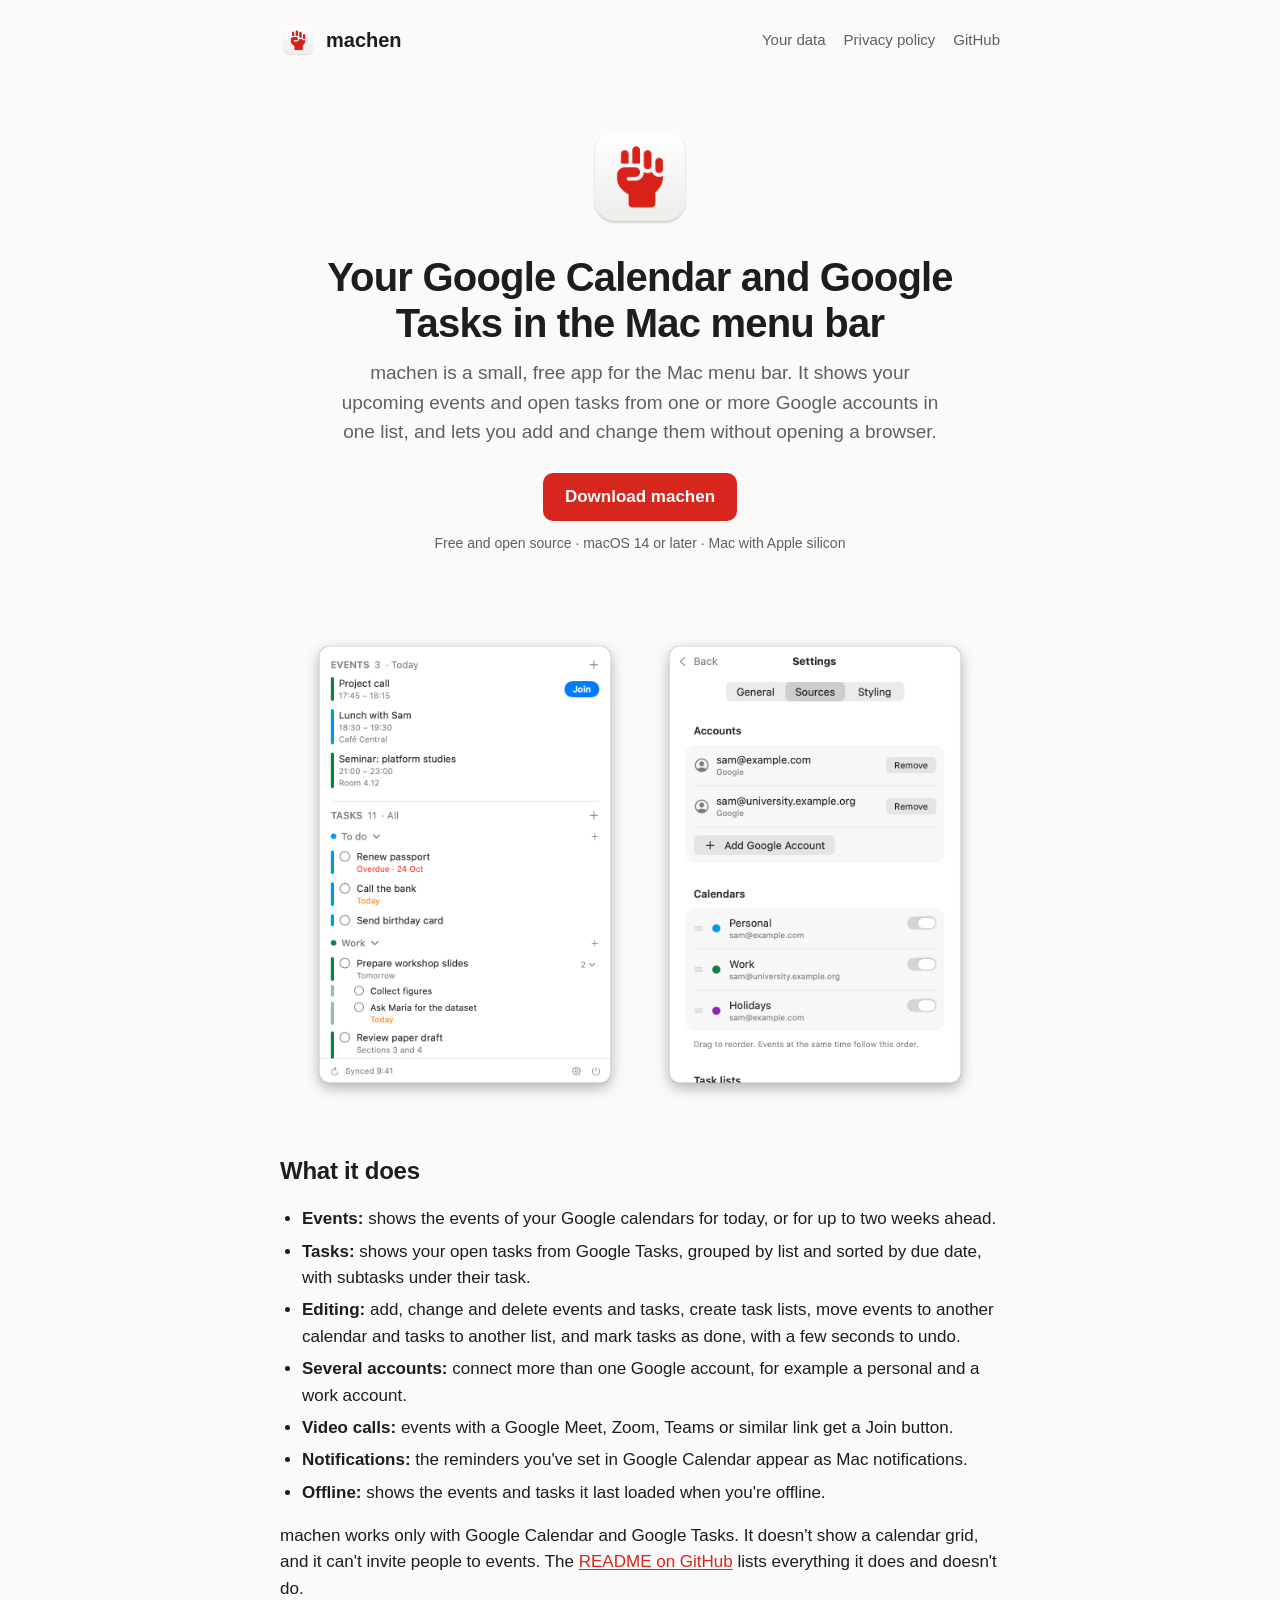
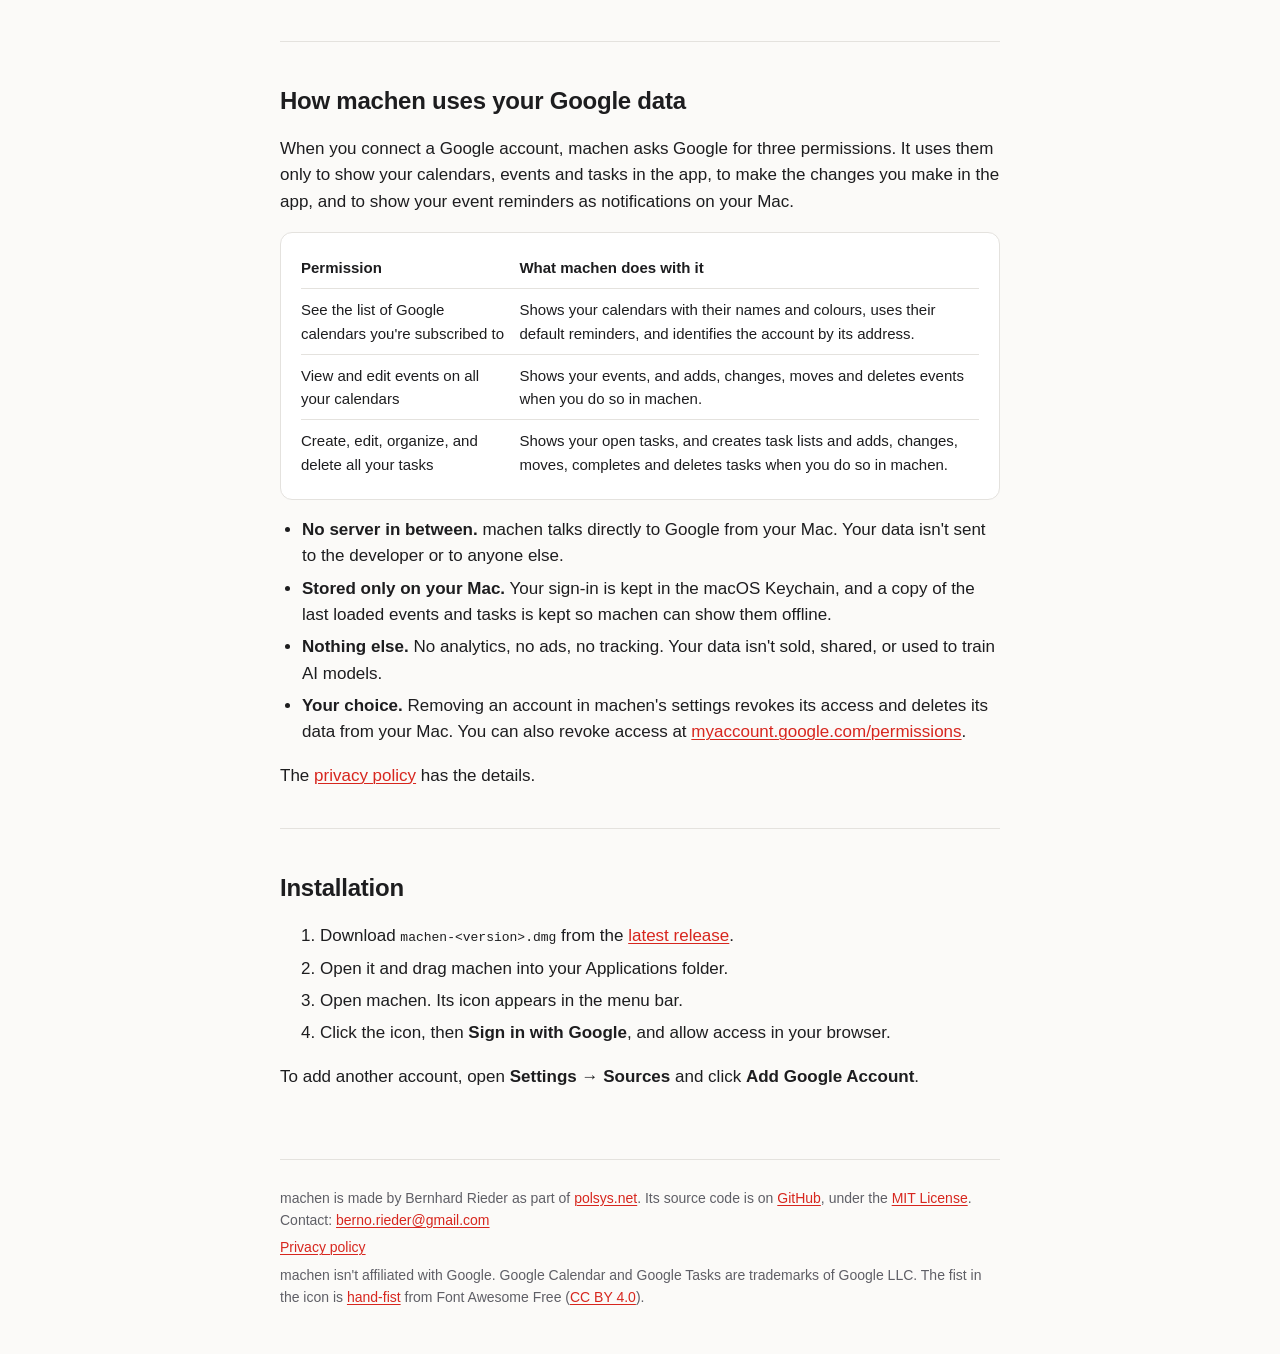
==== docs/index.html @ 9979f8df "Google has verified machen: drop the review note building.md records the verification and what a new" ====
<!doctype html>
<html lang="en">
<head>
  <meta charset="utf-8">
  <meta name="viewport" content="width=device-width, initial-scale=1">
  <title>machen – Google Calendar and Google Tasks in the Mac menu bar</title>
  <meta name="description" content="machen is a free Mac menu bar app that shows your Google Calendar events and Google Tasks in one list, and lets you add and change them.">
  <link rel="icon" href="icon.png">
  <link rel="stylesheet" href="site.css">
</head>
<body>
  <div class="wrap">
    <header class="site">
      <a class="brand" href="./"><img src="icon.png" alt="">machen</a>
      <nav>
        <a href="#your-google-data">Your data</a>
        <a href="privacy.html">Privacy policy</a>
        <a href="https://github.com/bernorieder/machen">GitHub</a>
      </nav>
    </header>

    <main>
      <div class="hero">
        <img class="icon" src="icon.png" alt="machen app icon: a red raised fist on a white tile">
        <h1>Your Google Calendar and Google Tasks in the Mac menu bar</h1>
        <p class="lead">machen is a small, free app for the Mac menu bar. It shows your upcoming events and open tasks from one or more Google accounts in one list, and lets you add and change them without opening a browser.</p>
        <a class="button" href="https://github.com/bernorieder/machen/releases/latest">Download machen</a>
        <p class="small">Free and open source · macOS 14 or later · Mac with Apple silicon</p>
      </div>

      <div class="shots">
        <picture>
          <source srcset="screenshots/agenda-dark.png" media="(prefers-color-scheme: dark)">
          <img src="screenshots/agenda-light.png" width="408" height="588" alt="machen's list: today's events, then open tasks grouped by list, with subtasks indented">
        </picture>
        <picture>
          <source srcset="screenshots/settings-sources-dark.png" media="(prefers-color-scheme: dark)">
          <img src="screenshots/settings-sources.png" width="408" height="588" alt="machen's settings: two Google accounts, then calendars and task lists with switches and colours">
        </picture>
      </div>

      <section>
        <h2>What it does</h2>
        <ul>
          <li><strong>Events:</strong> shows the events of your Google calendars for today, or for up to two weeks ahead.</li>
          <li><strong>Tasks:</strong> shows your open tasks from Google Tasks, grouped by list and sorted by due date, with subtasks under their task.</li>
          <li><strong>Editing:</strong> add, change and delete events and tasks, create task lists, move events to another calendar and tasks to another list, and mark tasks as done, with a few seconds to undo.</li>
          <li><strong>Several accounts:</strong> connect more than one Google account, for example a personal and a work account.</li>
          <li><strong>Video calls:</strong> events with a Google Meet, Zoom, Teams or similar link get a Join button.</li>
          <li><strong>Notifications:</strong> the reminders you've set in Google Calendar appear as Mac notifications.</li>
          <li><strong>Offline:</strong> shows the events and tasks it last loaded when you're offline.</li>
        </ul>
        <p>machen works only with Google Calendar and Google Tasks. It doesn't show a calendar grid, and it can't invite people to events. The <a href="https://github.com/bernorieder/machen#readme">README on GitHub</a> lists everything it does and doesn't do.</p>
      </section>

      <section id="your-google-data">
        <h2>How machen uses your Google data</h2>
        <p>When you connect a Google account, machen asks Google for three permissions. It uses them only to show your calendars, events and tasks in the app, to make the changes you make in the app, and to show your event reminders as notifications on your Mac.</p>
        <div class="panel">
          <table>
            <thead><tr><th>Permission</th><th>What machen does with it</th></tr></thead>
            <tbody>
              <tr><td>See the list of Google calendars you're subscribed to</td><td>Shows your calendars with their names and colours, uses their default reminders, and identifies the account by its address.</td></tr>
              <tr><td>View and edit events on all your calendars</td><td>Shows your events, and adds, changes, moves and deletes events when you do so in machen.</td></tr>
              <tr><td>Create, edit, organize, and delete all your tasks</td><td>Shows your open tasks, and creates task lists and adds, changes, moves, completes and deletes tasks when you do so in machen.</td></tr>
            </tbody>
          </table>
        </div>
        <ul>
          <li><strong>No server in between.</strong> machen talks directly to Google from your Mac. Your data isn't sent to the developer or to anyone else.</li>
          <li><strong>Stored only on your Mac.</strong> Your sign-in is kept in the macOS Keychain, and a copy of the last loaded events and tasks is kept so machen can show them offline.</li>
          <li><strong>Nothing else.</strong> No analytics, no ads, no tracking. Your data isn't sold, shared, or used to train AI models.</li>
          <li><strong>Your choice.</strong> Removing an account in machen's settings revokes its access and deletes its data from your Mac. You can also revoke access at <a href="https://myaccount.google.com/permissions">myaccount.google.com/permissions</a>.</li>
        </ul>
        <p>The <a href="privacy.html">privacy policy</a> has the details.</p>
      </section>

      <section>
        <h2>Installation</h2>
        <ol>
          <li>Download <code>machen-&lt;version&gt;.dmg</code> from the <a href="https://github.com/bernorieder/machen/releases/latest">latest release</a>.</li>
          <li>Open it and drag machen into your Applications folder.</li>
          <li>Open machen. Its icon appears in the menu bar.</li>
          <li>Click the icon, then <strong>Sign in with Google</strong>, and allow access in your browser.</li>
        </ol>
        <p>To add another account, open <strong>Settings → Sources</strong> and click <strong>Add Google Account</strong>.</p>
      </section>
    </main>

    <footer class="site">
      <p>machen is made by Bernhard Rieder as part of <a href="https://polsys.net">polsys.net</a>. Its source code is on <a href="https://github.com/bernorieder/machen">GitHub</a>, under the <a href="https://github.com/bernorieder/machen/blob/main/LICENSE">MIT License</a>. Contact: <a href="mailto:berno.rieder@gmail.com">berno.rieder@gmail.com</a></p>
      <p><a href="privacy.html">Privacy policy</a></p>
      <p>machen isn't affiliated with Google. Google Calendar and Google Tasks are trademarks of Google LLC. The fist in the icon is <a href="https://fontawesome.com/icons/hand-fist?s=solid">hand-fist</a> from Font Awesome Free (<a href="https://creativecommons.org/licenses/by/4.0/">CC BY 4.0</a>).</p>
    </footer>
  </div>
</body>
</html>
---- docs/site.css ----
/* Styles for machen.polsys.net (index.html and privacy.html), served by GitHub Pages from docs/ */

:root {
  --bg: #fbfaf8;
  --text: #1d1d1f;
  --muted: #5f5f66;
  --line: #e4e2de;
  --panel: #ffffff;
  --accent: #d7261e;
  --accent-text: #ffffff;
  color-scheme: light dark;
}

@media (prefers-color-scheme: dark) {
  :root {
    --bg: #1b1b1d;
    --text: #f2f2f4;
    --muted: #a2a2aa;
    --line: #34343a;
    --panel: #242427;
    --accent: #f0544c;
    --accent-text: #1b1b1d;
  }
}

* { box-sizing: border-box; }

body {
  margin: 0;
  background: var(--bg);
  color: var(--text);
  font: 17px/1.55 -apple-system, BlinkMacSystemFont, "Segoe UI", Helvetica, Arial, sans-serif;
  -webkit-font-smoothing: antialiased;
}

a { color: var(--accent); text-decoration-thickness: 1px; text-underline-offset: 2px; }

.wrap { max-width: 760px; margin: 0 auto; padding: 0 20px; }

header.site {
  display: flex;
  align-items: center;
  justify-content: space-between;
  gap: 16px;
  padding: 22px 0;
}

.brand {
  display: flex;
  align-items: center;
  gap: 10px;
  color: var(--text);
  text-decoration: none;
  font-weight: 600;
  font-size: 20px;
}

.brand img { width: 36px; height: 36px; }

nav { display: flex; gap: 18px; font-size: 15px; }
nav a { color: var(--muted); text-decoration: none; }
nav a:hover { color: var(--text); }

.hero { padding: 40px 0 28px; text-align: center; }
.hero img.icon { width: 112px; height: 112px; }
.hero h1 { font-size: 40px; line-height: 1.15; margin: 14px 0 12px; letter-spacing: -0.02em; }
.hero p.lead { font-size: 19px; color: var(--muted); max-width: 600px; margin: 0 auto 26px; }

.button {
  display: inline-block;
  background: var(--accent);
  color: var(--accent-text);
  font-weight: 600;
  padding: 11px 22px;
  border-radius: 10px;
  text-decoration: none;
}

.small { font-size: 14px; color: var(--muted); }
.hero .small { margin-top: 12px; }

.shots {
  display: flex;
  justify-content: center;
  gap: 20px;
  margin: 30px 0 10px;
}
.shots img { width: 100%; max-width: 330px; height: auto; display: block; }

section { padding: 22px 0; border-top: 1px solid var(--line); }
section:first-of-type { border-top: none; }

h2 { font-size: 24px; letter-spacing: -0.01em; margin: 18px 0 10px; }
h3 { font-size: 18px; margin: 22px 0 6px; }

ul { padding-left: 22px; }
li { margin: 6px 0; }

.panel {
  background: var(--panel);
  border: 1px solid var(--line);
  border-radius: 12px;
  padding: 4px 20px;
}

table { width: 100%; border-collapse: collapse; font-size: 15px; margin: 10px 0; }
th, td { text-align: left; vertical-align: top; padding: 9px 10px 9px 0; border-bottom: 1px solid var(--line); }
th { font-weight: 600; }
tr:last-child td { border-bottom: none; }
code { font: 13px/1.4 ui-monospace, Menlo, monospace; overflow-wrap: anywhere; }

footer.site {
  border-top: 1px solid var(--line);
  margin-top: 30px;
  padding: 22px 0 40px;
  font-size: 14px;
  color: var(--muted);
}
footer.site p { margin: 6px 0; }

@media (max-width: 600px) {
  body { font-size: 16px; }
  .hero h1 { font-size: 30px; }
  .hero p.lead { font-size: 17px; }
  .shots { flex-direction: column; align-items: center; }
  nav { gap: 12px; }
  table, thead, tbody, tr, th, td { display: block; }
  thead { display: none; }
  td { border-bottom: none; padding: 2px 0; }
  td:first-child { font-weight: 600; }
  tr { border-bottom: 1px solid var(--line); padding: 8px 0; }
}
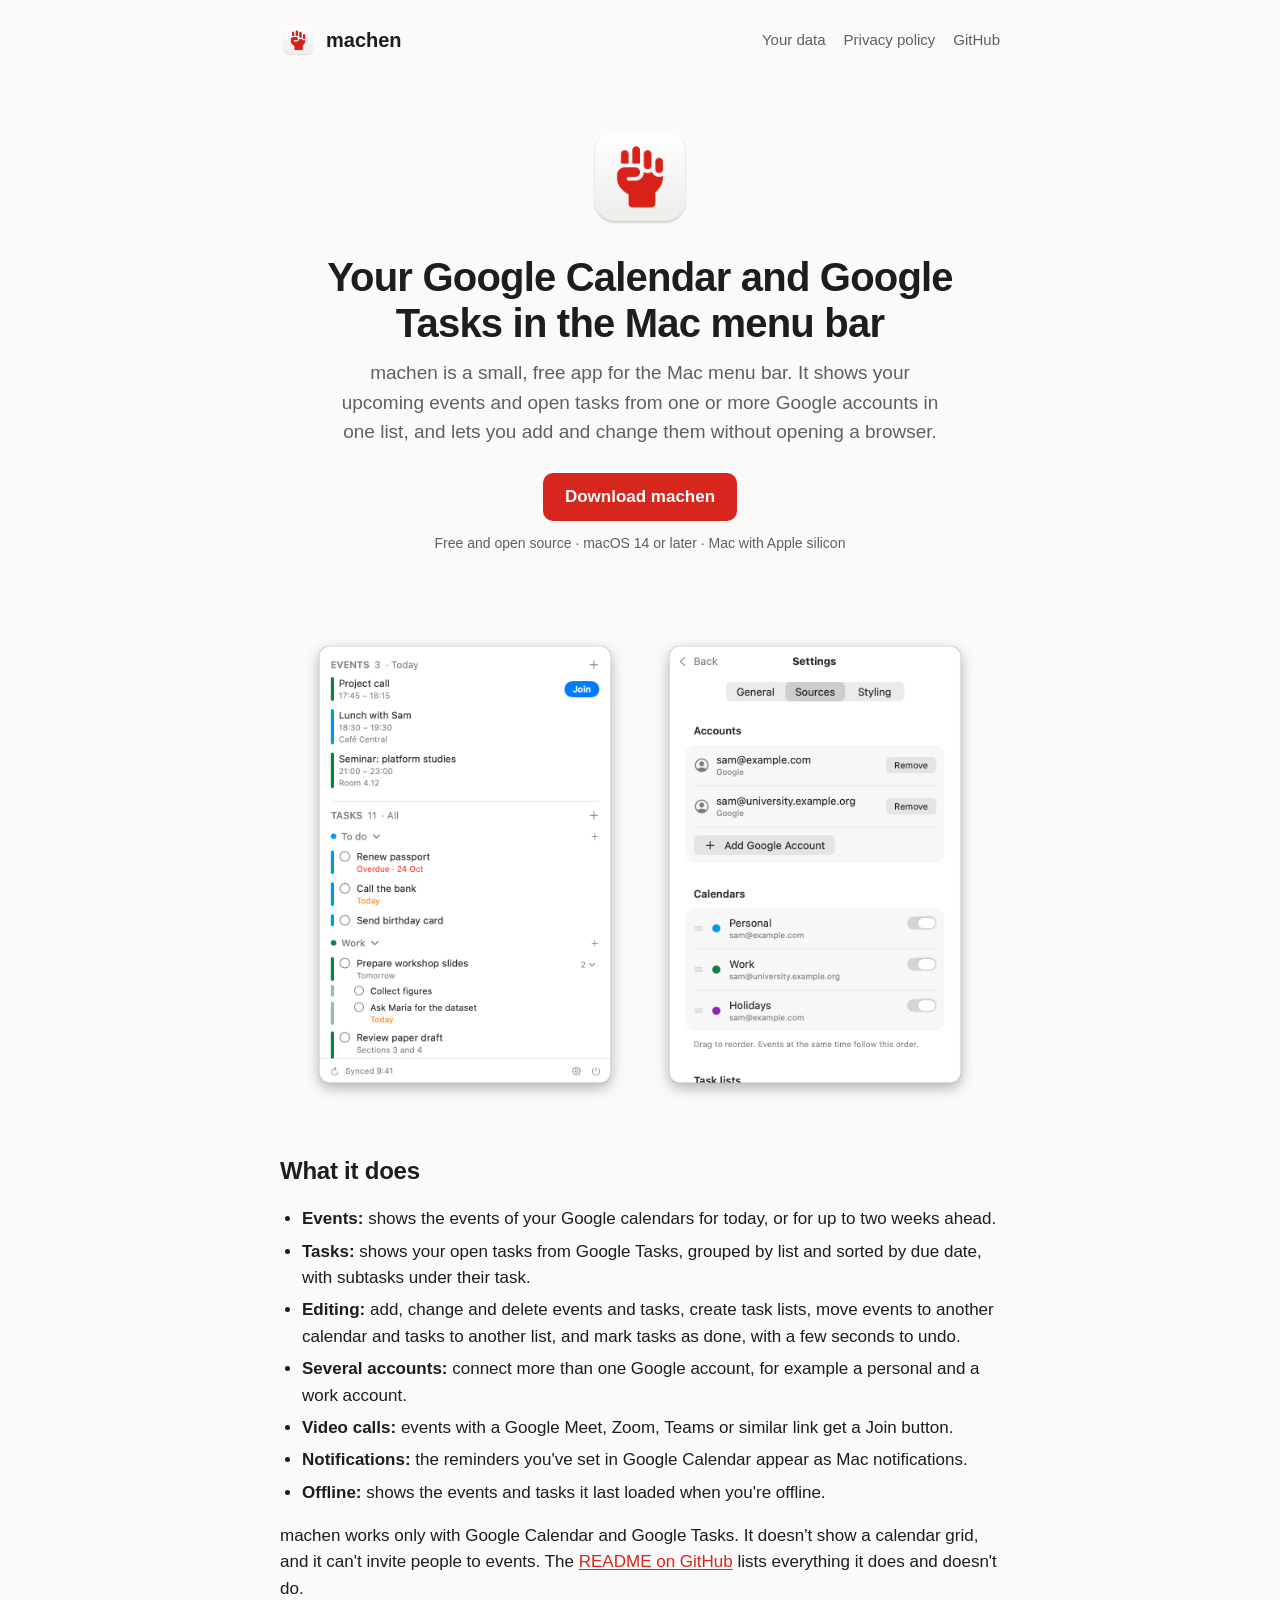
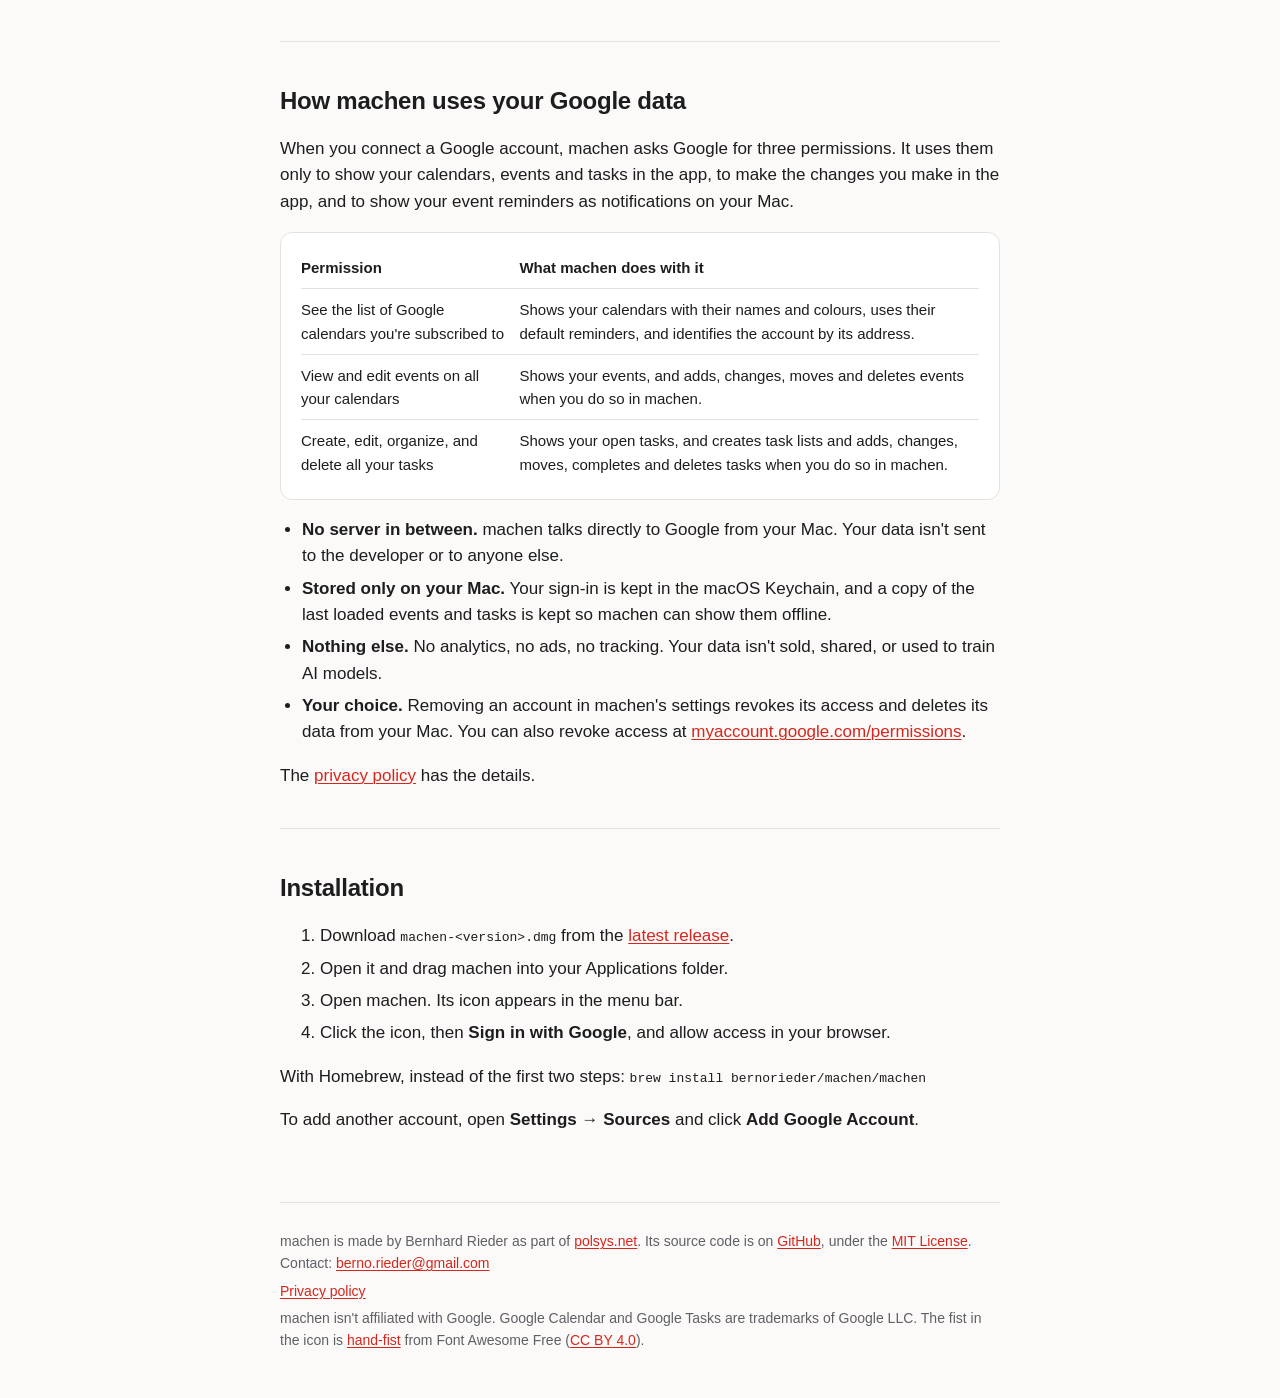
==== commit 32faf37e: "Install with Homebrew from the bernorieder/machen tap Support/update-cask.sh points the cask at a pu" ====
--- a/docs/index.html
+++ b/docs/index.html
@@ -83,6 +83,7 @@
           <li>Open machen. Its icon appears in the menu bar.</li>
           <li>Click the icon, then <strong>Sign in with Google</strong>, and allow access in your browser.</li>
         </ol>
+        <p>With Homebrew, instead of the first two steps: <code>brew install bernorieder/machen/machen</code></p>
         <p>To add another account, open <strong>Settings → Sources</strong> and click <strong>Add Google Account</strong>.</p>
       </section>
     </main>
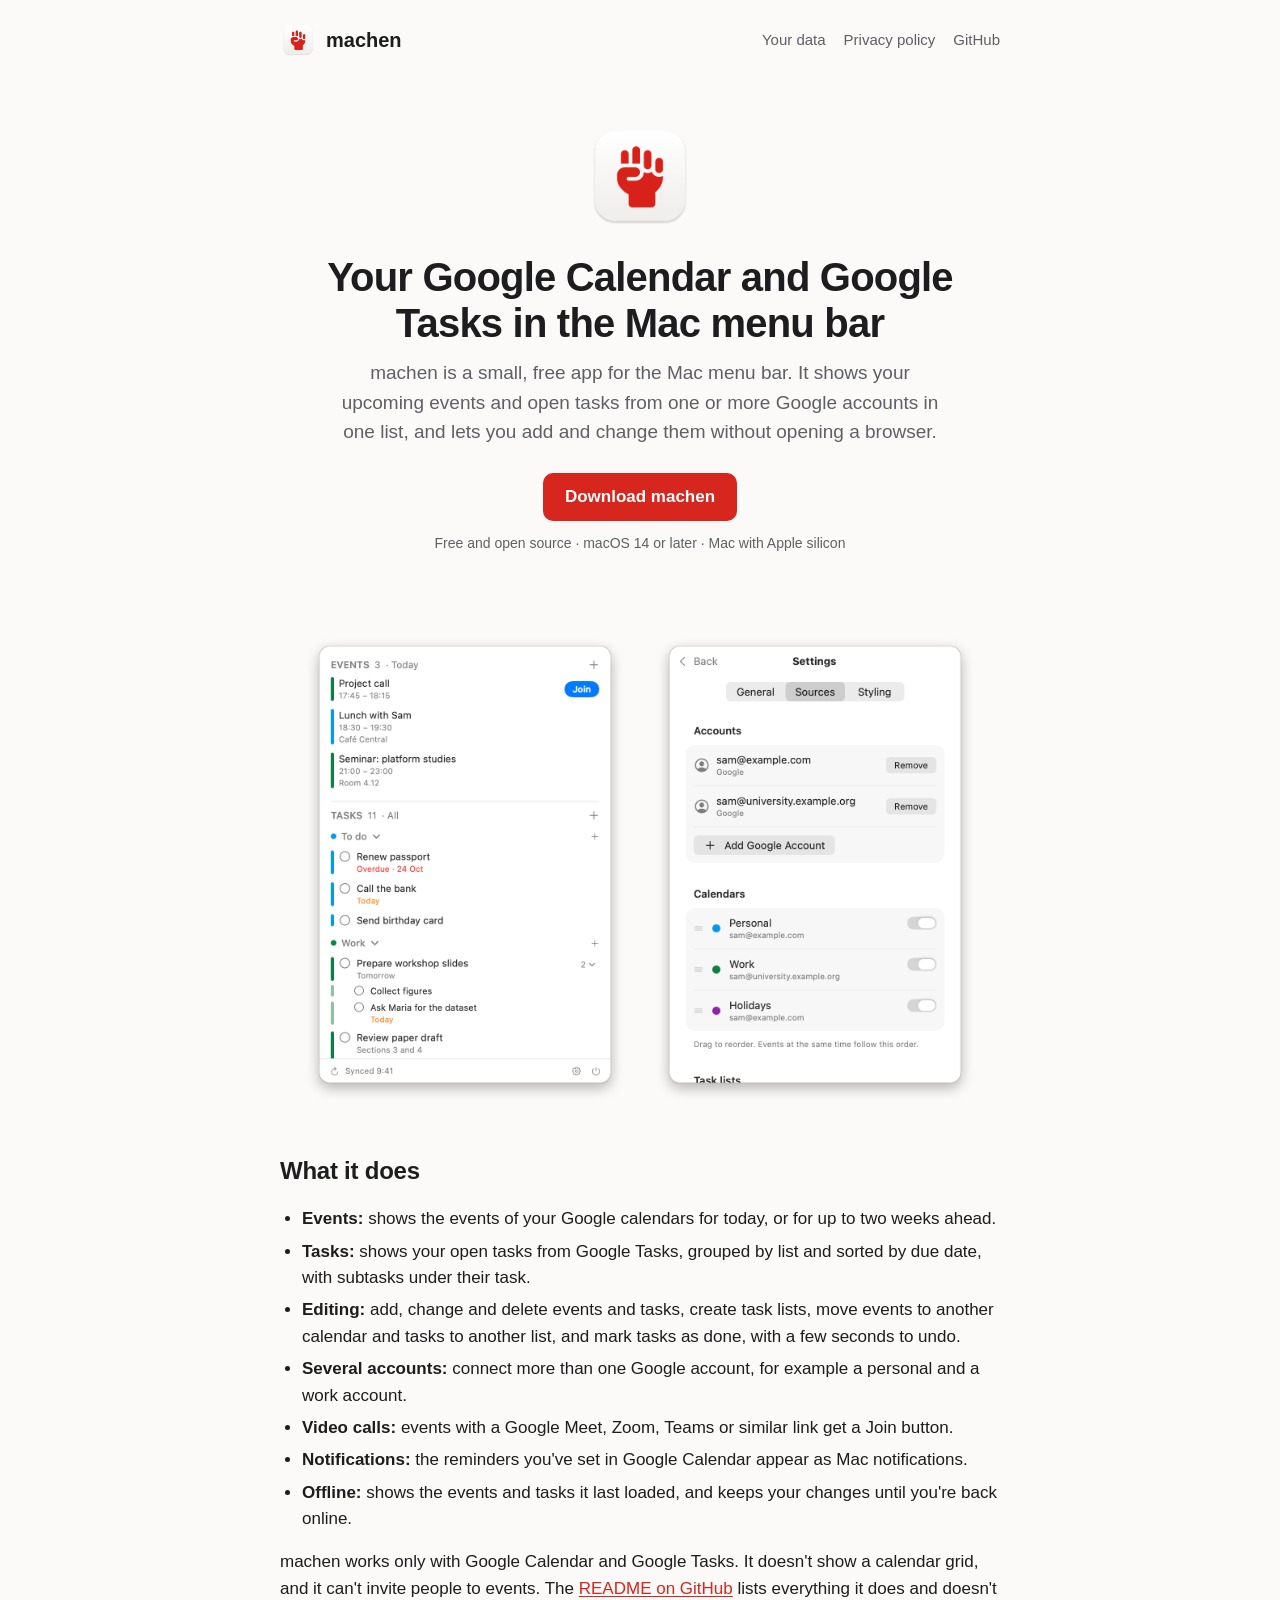
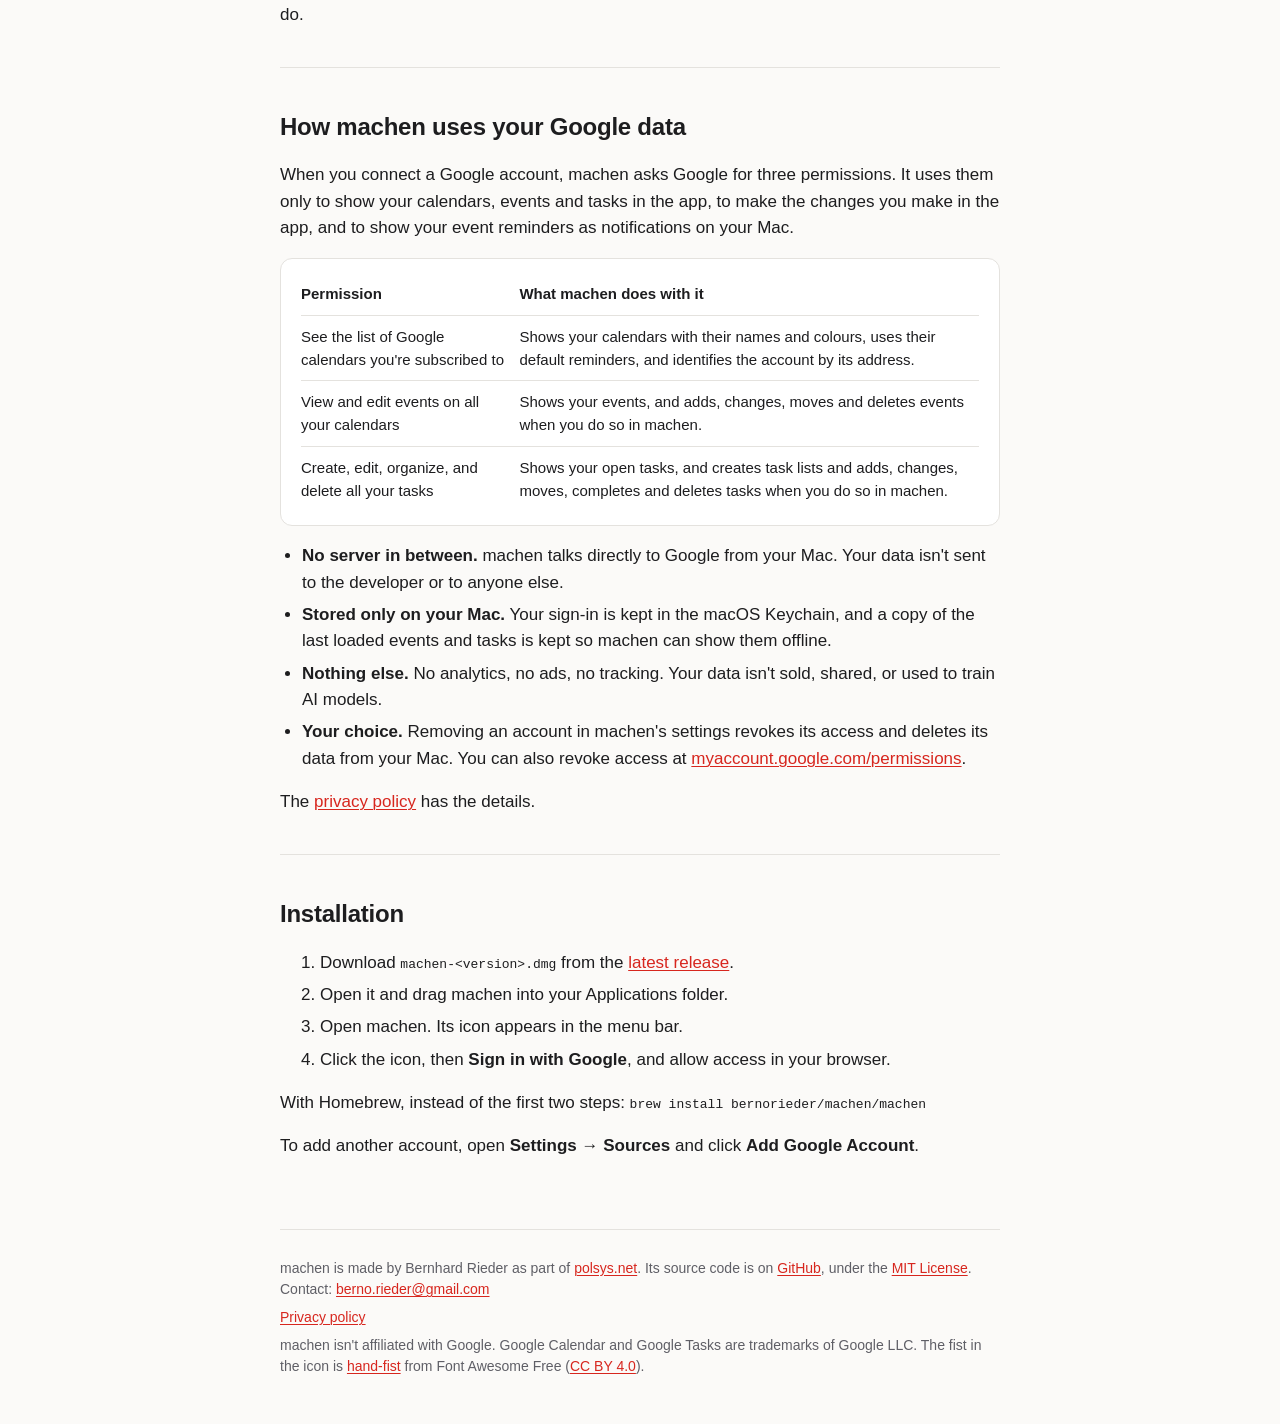
==== commit 67f6a5ab: "Work offline, and send changes made offline once back online machen notices when it's offline and sa" ====
--- a/docs/index.html
+++ b/docs/index.html
@@ -48,7 +48,7 @@
           <li><strong>Several accounts:</strong> connect more than one Google account, for example a personal and a work account.</li>
           <li><strong>Video calls:</strong> events with a Google Meet, Zoom, Teams or similar link get a Join button.</li>
           <li><strong>Notifications:</strong> the reminders you've set in Google Calendar appear as Mac notifications.</li>
-          <li><strong>Offline:</strong> shows the events and tasks it last loaded when you're offline.</li>
+          <li><strong>Offline:</strong> shows the events and tasks it last loaded, and keeps your changes until you're back online.</li>
         </ul>
         <p>machen works only with Google Calendar and Google Tasks. It doesn't show a calendar grid, and it can't invite people to events. The <a href="https://github.com/bernorieder/machen#readme">README on GitHub</a> lists everything it does and doesn't do.</p>
       </section>
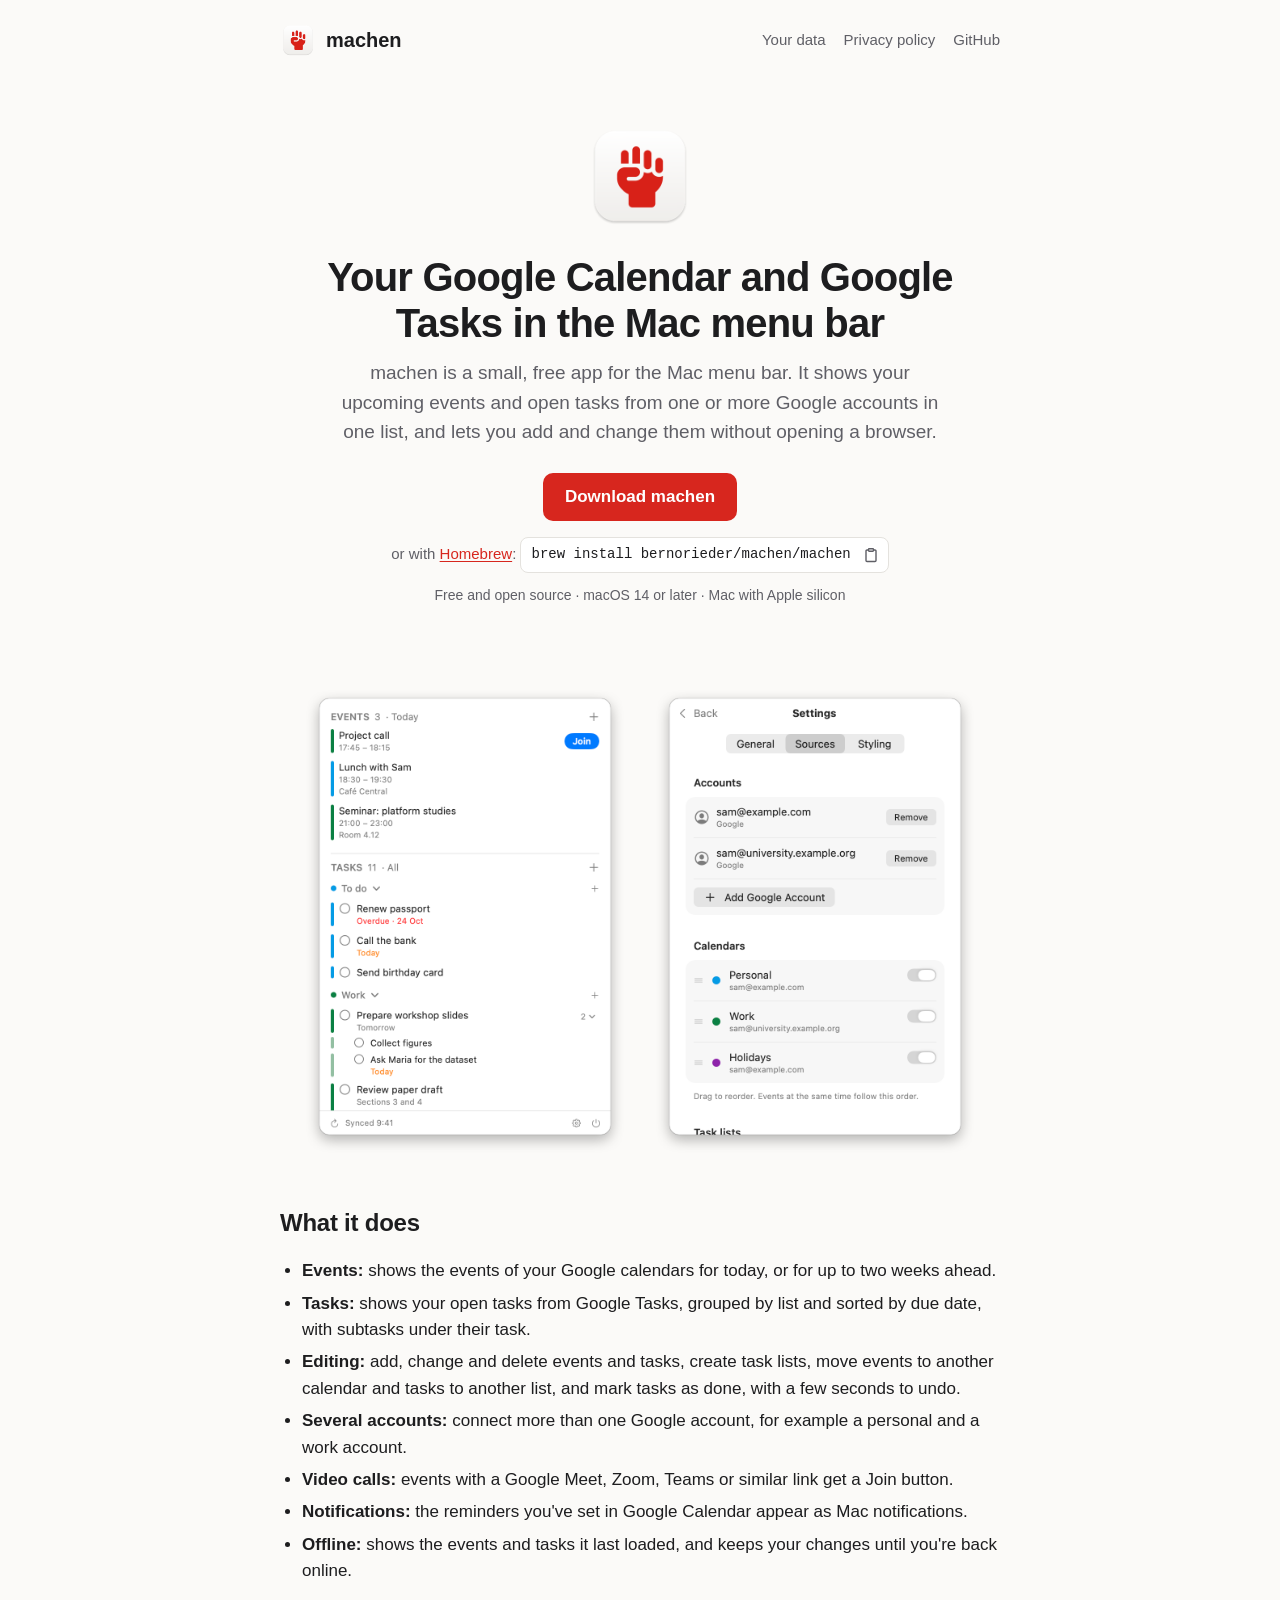
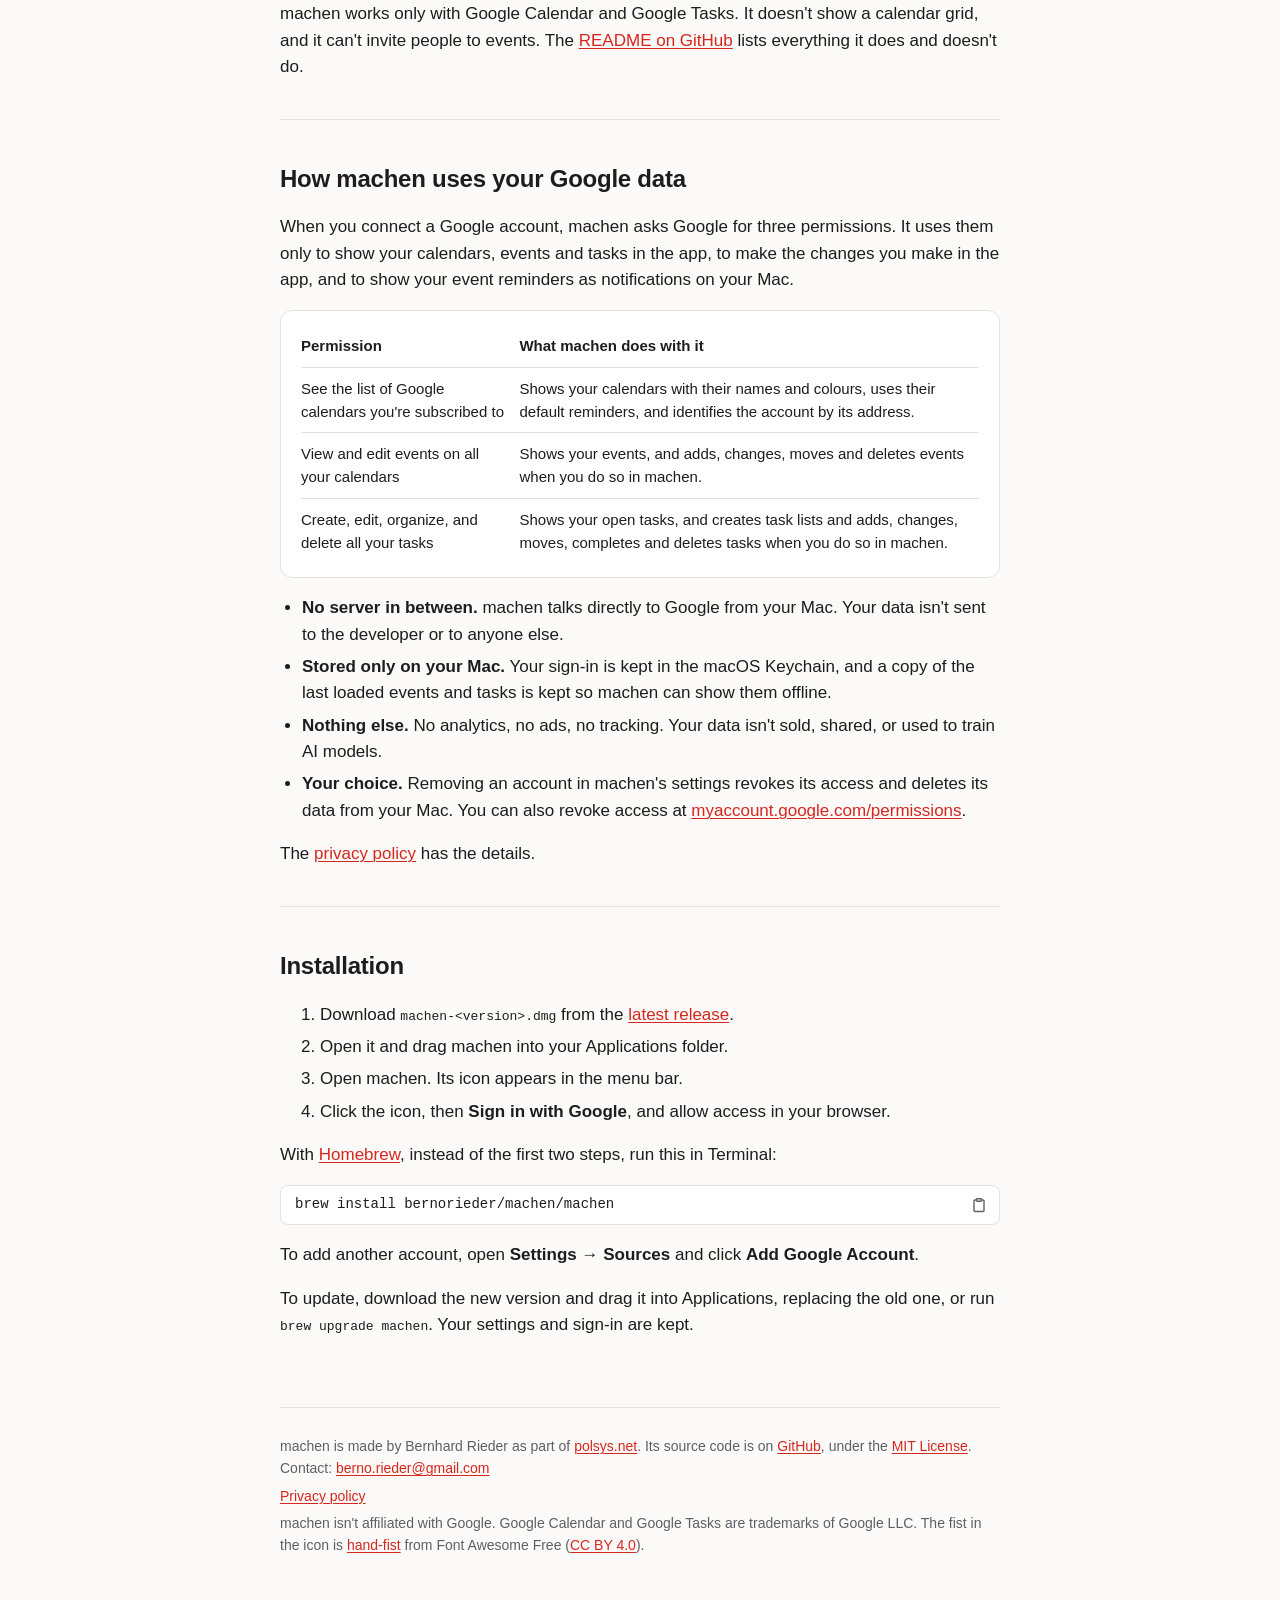
==== commit ac4bff4d: "Show the Homebrew command with a copy button On the home page, under the download button and after t" ====
--- a/docs/index.html
+++ b/docs/index.html
@@ -25,6 +25,7 @@
         <h1>Your Google Calendar and Google Tasks in the Mac menu bar</h1>
         <p class="lead">machen is a small, free app for the Mac menu bar. It shows your upcoming events and open tasks from one or more Google accounts in one list, and lets you add and change them without opening a browser.</p>
         <a class="button" href="https://github.com/bernorieder/machen/releases/latest">Download machen</a>
+        <p class="brew">or with <a href="https://brew.sh">Homebrew</a>: <span class="command"><code>brew install bernorieder/machen/machen</code></span></p>
         <p class="small">Free and open source · macOS 14 or later · Mac with Apple silicon</p>
       </div>
 
@@ -83,8 +84,10 @@
           <li>Open machen. Its icon appears in the menu bar.</li>
           <li>Click the icon, then <strong>Sign in with Google</strong>, and allow access in your browser.</li>
         </ol>
-        <p>With Homebrew, instead of the first two steps: <code>brew install bernorieder/machen/machen</code></p>
+        <p>With <a href="https://brew.sh">Homebrew</a>, instead of the first two steps, run this in Terminal:</p>
+        <div class="command block"><code>brew install bernorieder/machen/machen</code></div>
         <p>To add another account, open <strong>Settings → Sources</strong> and click <strong>Add Google Account</strong>.</p>
+        <p>To update, download the new version and drag it into Applications, replacing the old one, or run <code>brew upgrade machen</code>. Your settings and sign-in are kept.</p>
       </section>
     </main>
 
@@ -94,5 +97,36 @@
       <p>machen isn't affiliated with Google. Google Calendar and Google Tasks are trademarks of Google LLC. The fist in the icon is <a href="https://fontawesome.com/icons/hand-fist?s=solid">hand-fist</a> from Font Awesome Free (<a href="https://creativecommons.org/licenses/by/4.0/">CC BY 4.0</a>).</p>
     </footer>
   </div>
+  <script>
+    // Adds a copy button to each command, which shows a check mark for a moment once it has copied.
+    // Without the script, a click on the command still selects all of it.
+    const icons = '<svg class="clipboard" viewBox="0 0 16 16"><path d="M5.5 3H4a1 1 0 0 0-1 1v9.5a1 1 0 0 0 1 1h8a1 1 0 0 0 1-1V4a1 1 0 0 0-1-1h-1.5"/><rect x="5.5" y="1.75" width="5" height="2.5" rx="0.75"/></svg>'
+      + '<svg class="check" viewBox="0 0 16 16"><path d="M3 8.5l3.2 3.2L13 4.8"/></svg>';
+    for (const command of document.querySelectorAll('.command')) {
+      const code = command.querySelector('code');
+      const button = document.createElement('button');
+      button.type = 'button';
+      button.className = 'copy';
+      button.title = 'Copy';
+      button.setAttribute('aria-label', 'Copy the command');
+      button.innerHTML = icons;
+      button.addEventListener('click', async () => {
+        try {
+          await navigator.clipboard.writeText(code.textContent);
+        } catch {
+          getSelection().selectAllChildren(code);
+          return;
+        }
+        button.classList.add('copied');
+        button.title = 'Copied';
+        clearTimeout(button.reset);
+        button.reset = setTimeout(() => {
+          button.classList.remove('copied');
+          button.title = 'Copy';
+        }, 1500);
+      });
+      command.append(button);
+    }
+  </script>
 </body>
 </html>
--- a/docs/site.css
+++ b/docs/site.css
@@ -8,6 +8,7 @@
   --panel: #ffffff;
   --accent: #d7261e;
   --accent-text: #ffffff;
+  --ok: #1a7f37;
   color-scheme: light dark;
 }
 
@@ -20,6 +21,7 @@
     --panel: #242427;
     --accent: #f0544c;
     --accent-text: #1b1b1d;
+    --ok: #3fb950;
   }
 }
 
@@ -79,6 +81,67 @@
 .small { font-size: 14px; color: var(--muted); }
 .hero .small { margin-top: 12px; }
 
+.hero .brew { font-size: 15px; color: var(--muted); margin: 16px 0 0; }
+
+/* A command to copy, such as Homebrew's: one click selects all of it, and the script in
+   index.html adds a copy button. Inline under the download button, a full-width box (.block)
+   in the installation steps. */
+.command {
+  display: inline-flex;
+  align-items: center;
+  gap: 6px;
+  max-width: 100%;
+  background: var(--panel);
+  border: 1px solid var(--line);
+  border-radius: 8px;
+  padding: 3px 10px;
+  vertical-align: middle;
+  text-align: left;
+}
+.command:has(.copy) { padding-right: 3px; }
+.command code {
+  font-size: 14px;
+  min-width: 0;
+  color: var(--text);
+  user-select: all;
+  -webkit-user-select: all;
+}
+.command.block {
+  display: flex;
+  justify-content: space-between;
+  padding: 8px 14px;
+  margin: 12px 0 16px;
+}
+.command.block:has(.copy) { padding: 5px 6px 5px 14px; }
+
+.copy {
+  flex: none;
+  display: grid;
+  place-items: center;
+  width: 28px;
+  height: 28px;
+  padding: 0;
+  border: 0;
+  border-radius: 6px;
+  background: transparent;
+  color: var(--muted);
+  cursor: pointer;
+}
+.copy:hover { background: var(--line); color: var(--text); }
+.copy:focus-visible { outline: 2px solid var(--accent); outline-offset: 1px; }
+.copy svg {
+  width: 16px;
+  height: 16px;
+  fill: none;
+  stroke: currentColor;
+  stroke-width: 1.4;
+  stroke-linecap: round;
+  stroke-linejoin: round;
+}
+.copy .check, .copy.copied .clipboard { display: none; }
+.copy.copied .check { display: block; }
+.copy.copied { color: var(--ok); }
+
 .shots {
   display: flex;
   justify-content: center;
@@ -122,6 +185,8 @@
   body { font-size: 16px; }
   .hero h1 { font-size: 30px; }
   .hero p.lead { font-size: 17px; }
+  .hero .command { margin-top: 4px; }
+  .command code { font-size: 12px; }
   .shots { flex-direction: column; align-items: center; }
   nav { gap: 12px; }
   table, thead, tbody, tr, th, td { display: block; }
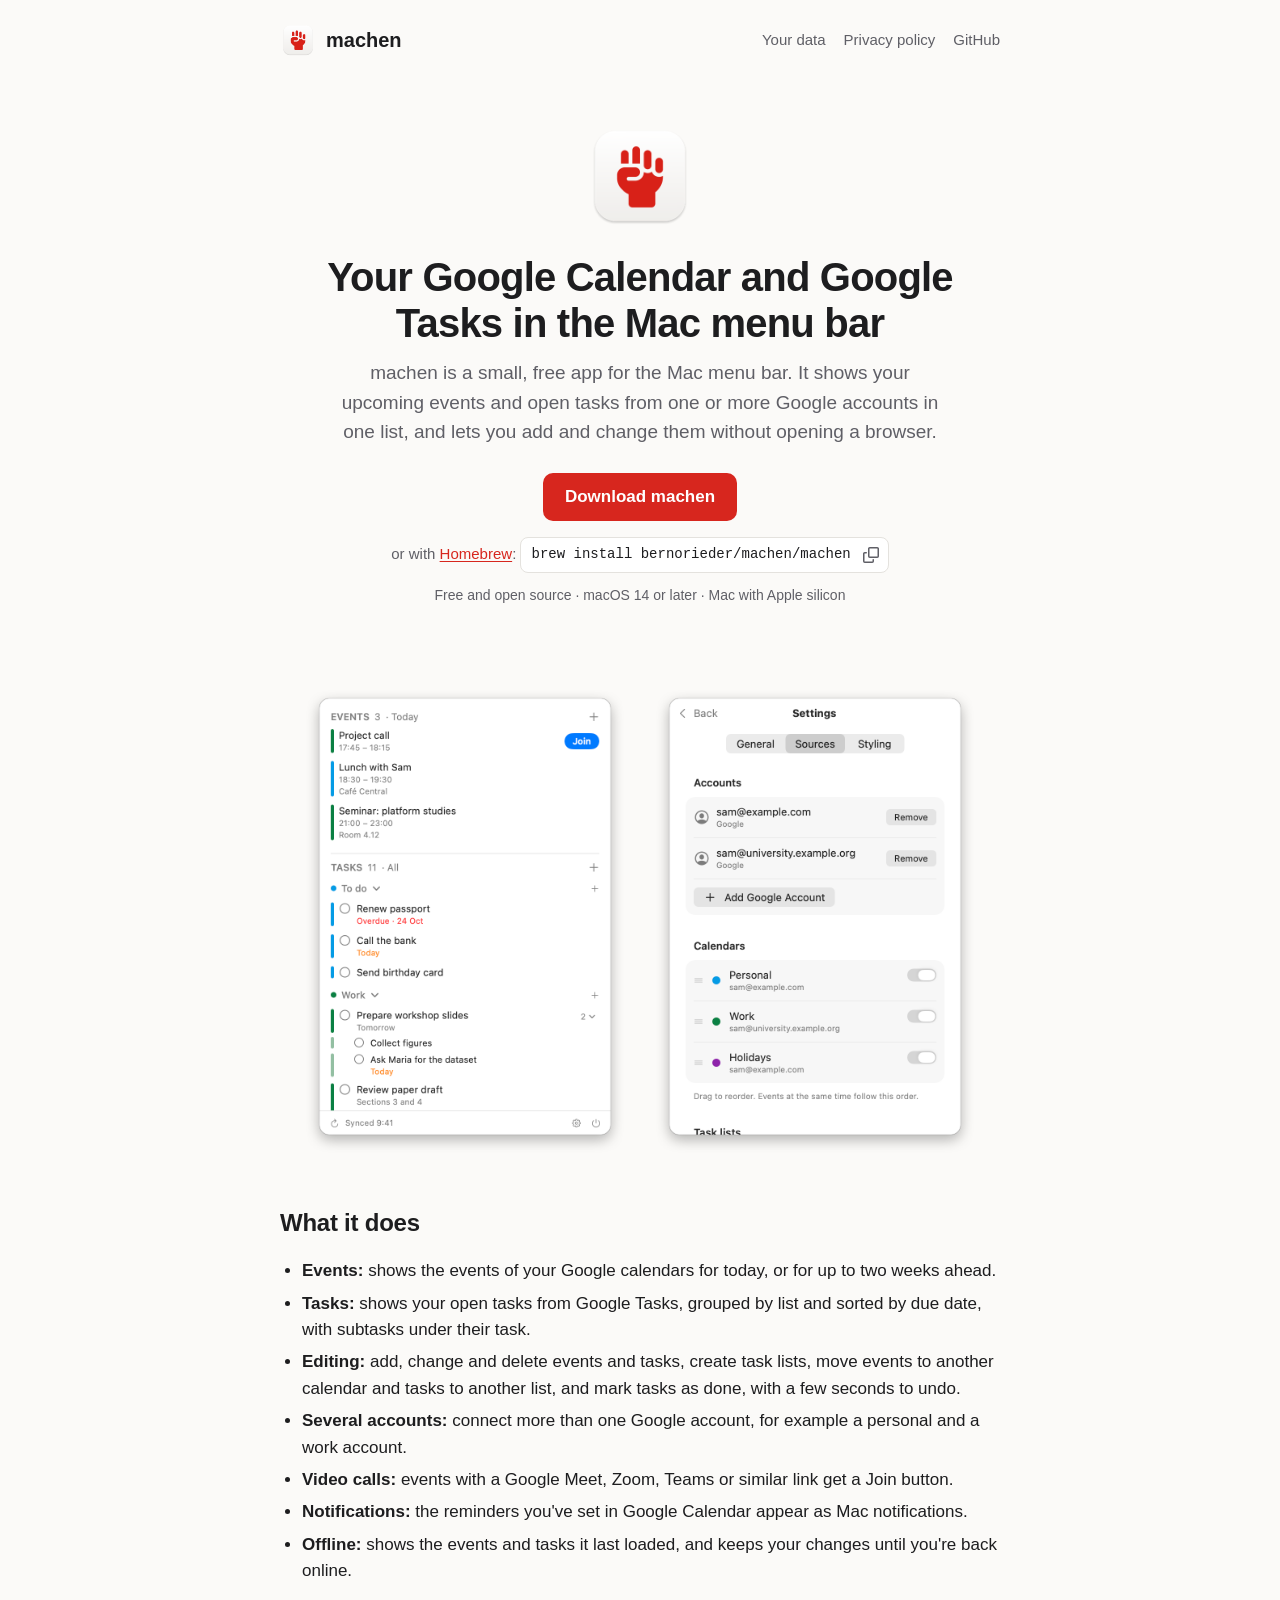
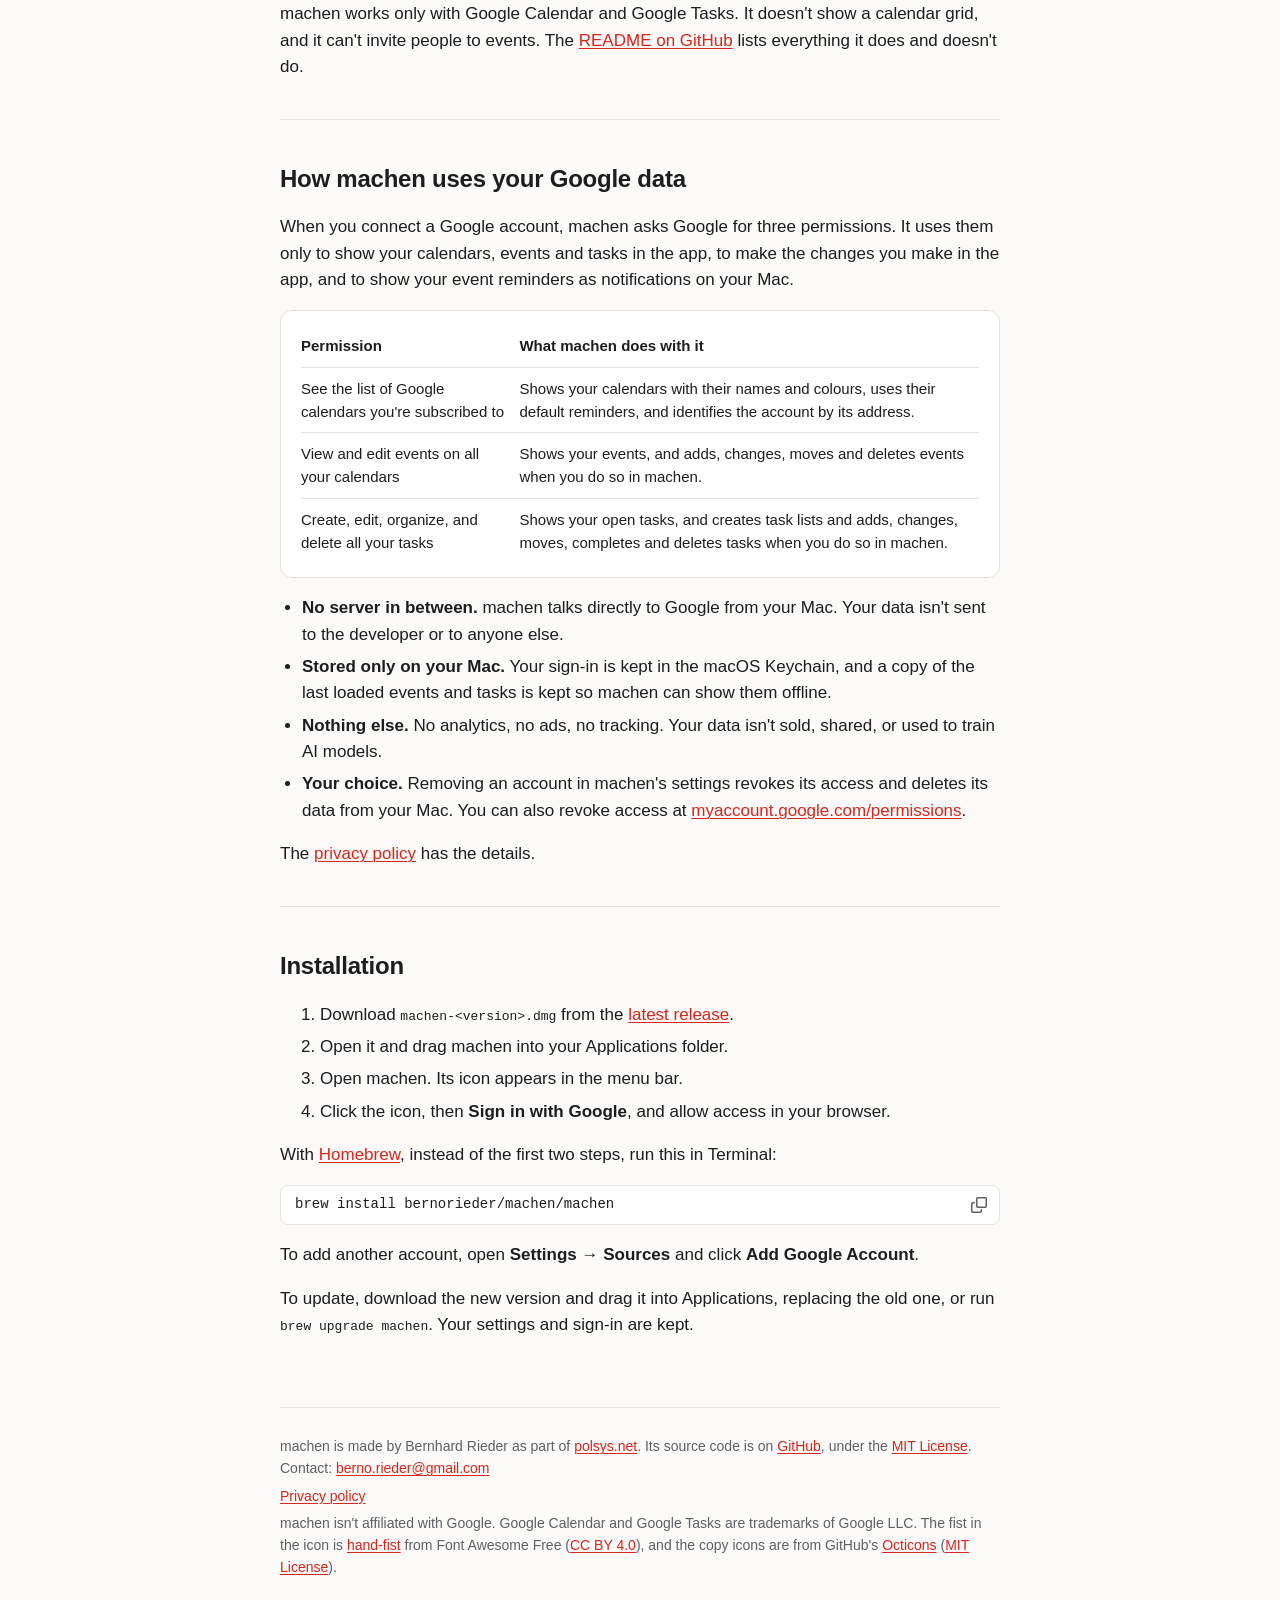
==== commit 7b3e0d77: "Use GitHub's copy icon for the copy buttons The copy and check icons are Octicons, under the MIT Lic" ====
--- a/docs/index.html
+++ b/docs/index.html
@@ -94,14 +94,16 @@
     <footer class="site">
       <p>machen is made by Bernhard Rieder as part of <a href="https://polsys.net">polsys.net</a>. Its source code is on <a href="https://github.com/bernorieder/machen">GitHub</a>, under the <a href="https://github.com/bernorieder/machen/blob/main/LICENSE">MIT License</a>. Contact: <a href="mailto:berno.rieder@gmail.com">berno.rieder@gmail.com</a></p>
       <p><a href="privacy.html">Privacy policy</a></p>
-      <p>machen isn't affiliated with Google. Google Calendar and Google Tasks are trademarks of Google LLC. The fist in the icon is <a href="https://fontawesome.com/icons/hand-fist?s=solid">hand-fist</a> from Font Awesome Free (<a href="https://creativecommons.org/licenses/by/4.0/">CC BY 4.0</a>).</p>
+      <p>machen isn't affiliated with Google. Google Calendar and Google Tasks are trademarks of Google LLC. The fist in the icon is <a href="https://fontawesome.com/icons/hand-fist?s=solid">hand-fist</a> from Font Awesome Free (<a href="https://creativecommons.org/licenses/by/4.0/">CC BY 4.0</a>), and the copy icons are from GitHub's <a href="https://primer.style/octicons/">Octicons</a> (<a href="https://github.com/primer/octicons/blob/main/LICENSE">MIT License</a>).</p>
     </footer>
   </div>
   <script>
     // Adds a copy button to each command, which shows a check mark for a moment once it has copied.
     // Without the script, a click on the command still selects all of it.
-    const icons = '<svg class="clipboard" viewBox="0 0 16 16"><path d="M5.5 3H4a1 1 0 0 0-1 1v9.5a1 1 0 0 0 1 1h8a1 1 0 0 0 1-1V4a1 1 0 0 0-1-1h-1.5"/><rect x="5.5" y="1.75" width="5" height="2.5" rx="0.75"/></svg>'
-      + '<svg class="check" viewBox="0 0 16 16"><path d="M3 8.5l3.2 3.2L13 4.8"/></svg>';
+    // The icons are copy-16 and check-16 from GitHub's Octicons, © GitHub Inc., MIT License:
+    // https://github.com/primer/octicons/blob/main/LICENSE
+    const icons = '<svg class="clipboard" viewBox="0 0 16 16"><path d="M0 6.75C0 5.784.784 5 1.75 5h1.5a.75.75 0 0 1 0 1.5h-1.5a.25.25 0 0 0-.25.25v7.5c0 .138.112.25.25.25h7.5a.25.25 0 0 0 .25-.25v-1.5a.75.75 0 0 1 1.5 0v1.5A1.75 1.75 0 0 1 9.25 16h-7.5A1.75 1.75 0 0 1 0 14.25Z"/><path d="M5 1.75C5 .784 5.784 0 6.75 0h7.5C15.216 0 16 .784 16 1.75v7.5A1.75 1.75 0 0 1 14.25 11h-7.5A1.75 1.75 0 0 1 5 9.25Zm1.75-.25a.25.25 0 0 0-.25.25v7.5c0 .138.112.25.25.25h7.5a.25.25 0 0 0 .25-.25v-7.5a.25.25 0 0 0-.25-.25Z"/></svg>'
+      + '<svg class="check" viewBox="0 0 16 16"><path d="M13.78 4.22a.75.75 0 0 1 0 1.06l-7.25 7.25a.75.75 0 0 1-1.06 0L2.22 9.28a.751.751 0 0 1 .018-1.042.751.751 0 0 1 1.042-.018L6 10.94l6.72-6.72a.75.75 0 0 1 1.06 0Z"/></svg>';
     for (const command of document.querySelectorAll('.command')) {
       const code = command.querySelector('code');
       const button = document.createElement('button');
--- a/docs/site.css
+++ b/docs/site.css
@@ -129,15 +129,7 @@
 }
 .copy:hover { background: var(--line); color: var(--text); }
 .copy:focus-visible { outline: 2px solid var(--accent); outline-offset: 1px; }
-.copy svg {
-  width: 16px;
-  height: 16px;
-  fill: none;
-  stroke: currentColor;
-  stroke-width: 1.4;
-  stroke-linecap: round;
-  stroke-linejoin: round;
-}
+.copy svg { width: 16px; height: 16px; fill: currentColor; }
 .copy .check, .copy.copied .clipboard { display: none; }
 .copy.copied .check { display: block; }
 .copy.copied { color: var(--ok); }
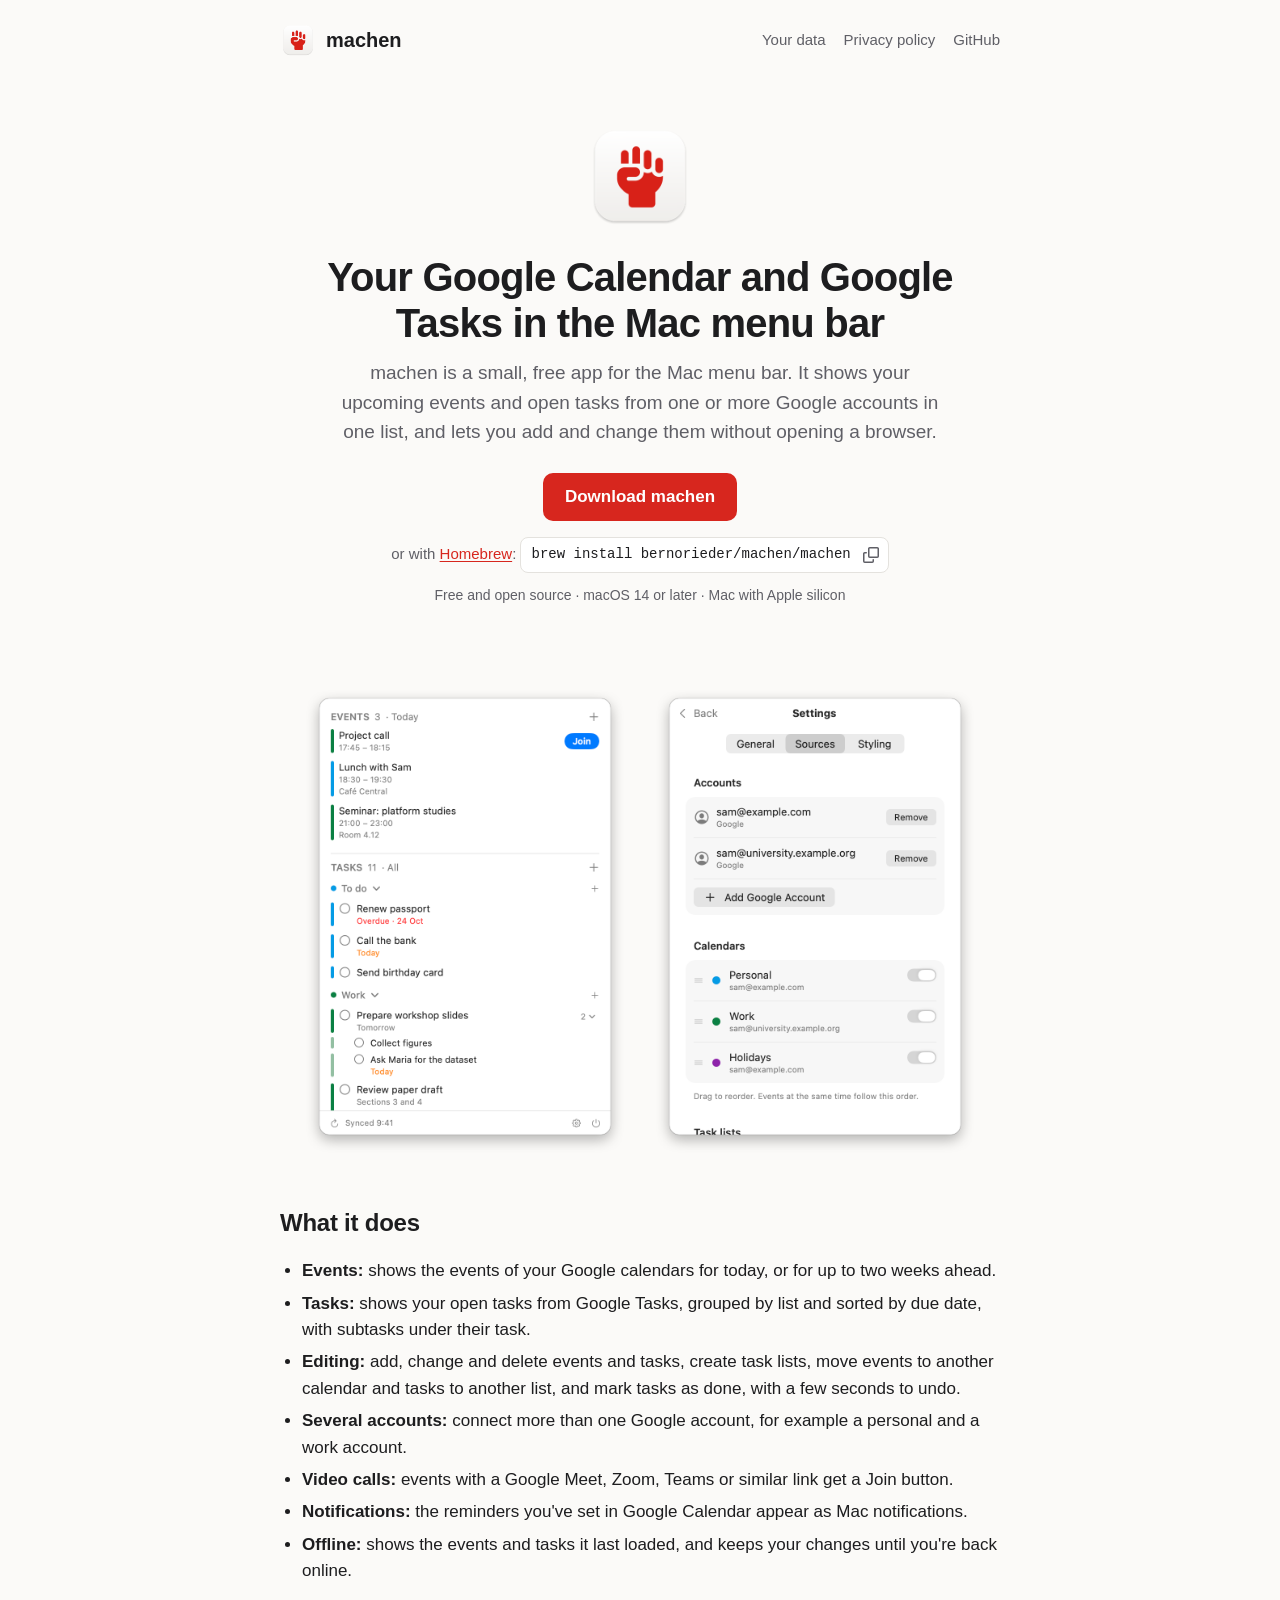
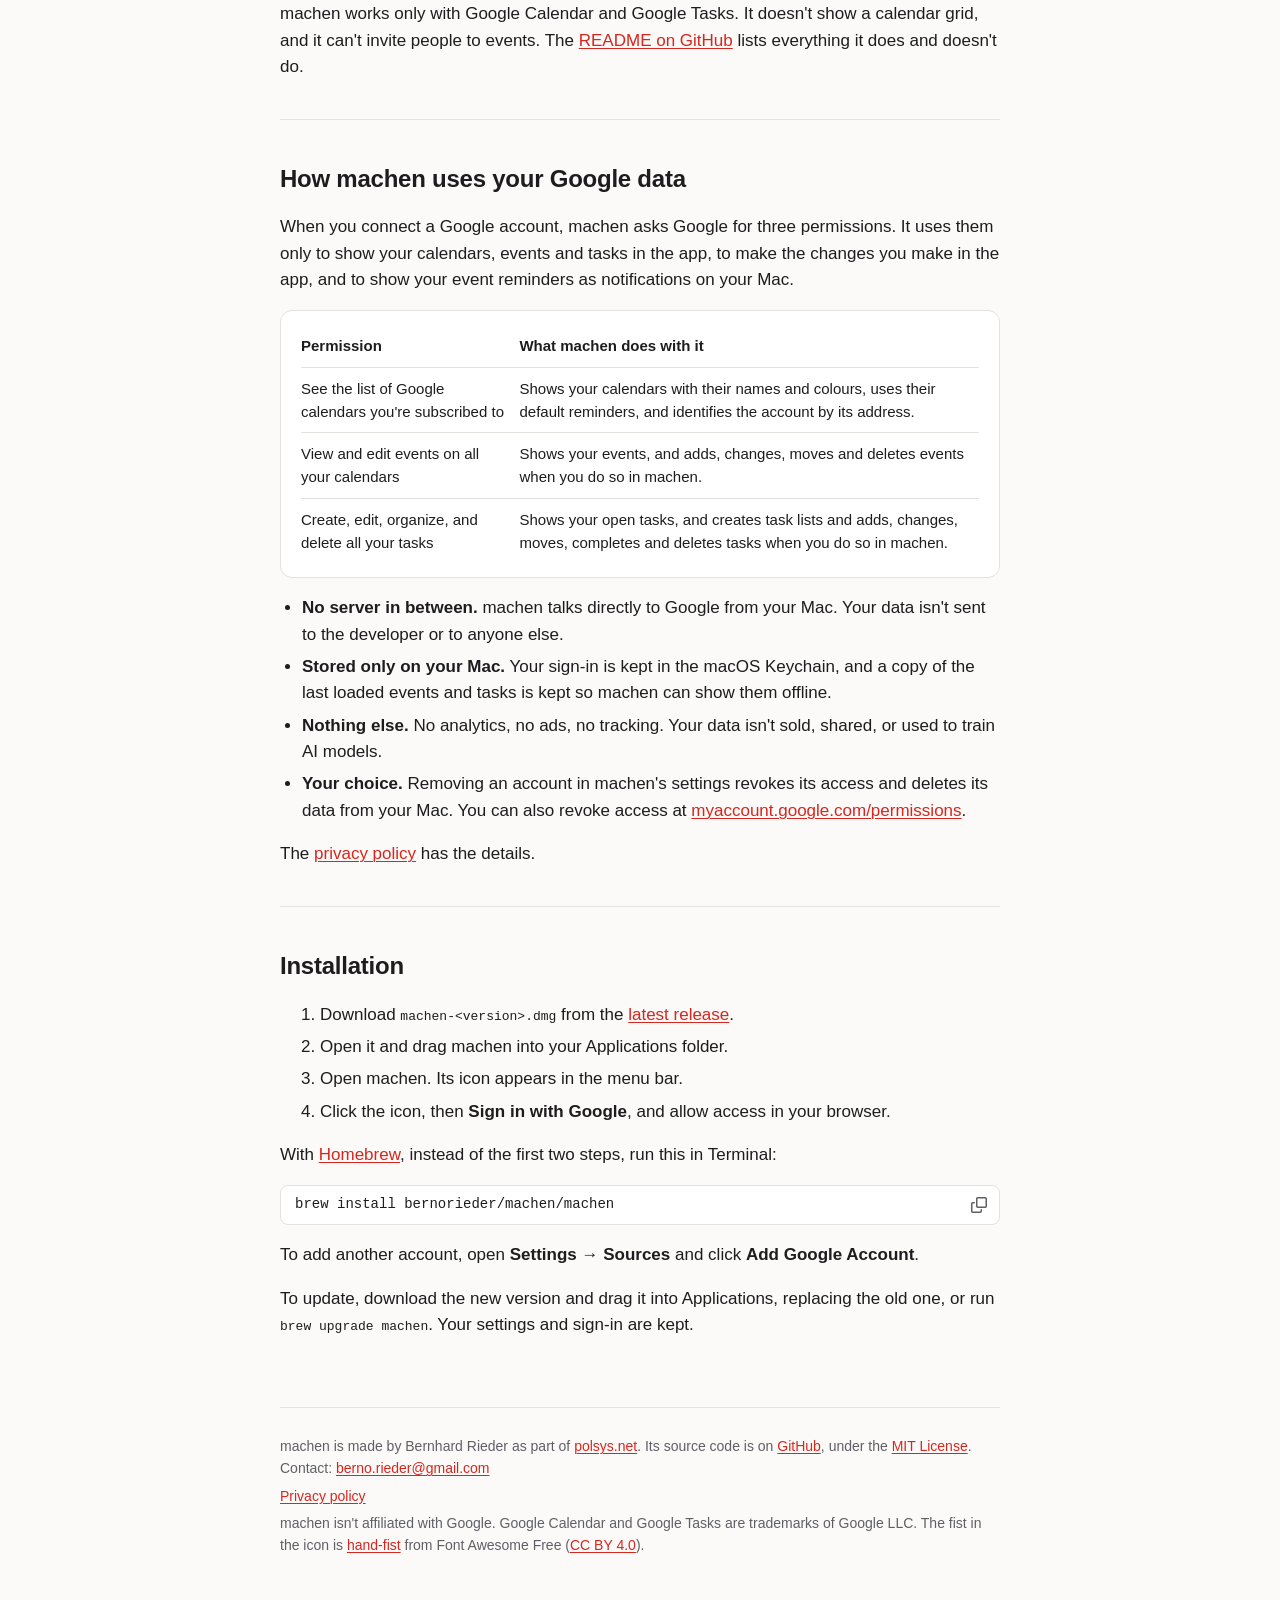
==== commit c26300a6: "Drop the Octicons credit from the home page's footer The icons' copyright and license stay noted in " ====
--- a/docs/index.html
+++ b/docs/index.html
@@ -94,7 +94,7 @@
     <footer class="site">
       <p>machen is made by Bernhard Rieder as part of <a href="https://polsys.net">polsys.net</a>. Its source code is on <a href="https://github.com/bernorieder/machen">GitHub</a>, under the <a href="https://github.com/bernorieder/machen/blob/main/LICENSE">MIT License</a>. Contact: <a href="mailto:berno.rieder@gmail.com">berno.rieder@gmail.com</a></p>
       <p><a href="privacy.html">Privacy policy</a></p>
-      <p>machen isn't affiliated with Google. Google Calendar and Google Tasks are trademarks of Google LLC. The fist in the icon is <a href="https://fontawesome.com/icons/hand-fist?s=solid">hand-fist</a> from Font Awesome Free (<a href="https://creativecommons.org/licenses/by/4.0/">CC BY 4.0</a>), and the copy icons are from GitHub's <a href="https://primer.style/octicons/">Octicons</a> (<a href="https://github.com/primer/octicons/blob/main/LICENSE">MIT License</a>).</p>
+      <p>machen isn't affiliated with Google. Google Calendar and Google Tasks are trademarks of Google LLC. The fist in the icon is <a href="https://fontawesome.com/icons/hand-fist?s=solid">hand-fist</a> from Font Awesome Free (<a href="https://creativecommons.org/licenses/by/4.0/">CC BY 4.0</a>).</p>
     </footer>
   </div>
   <script>
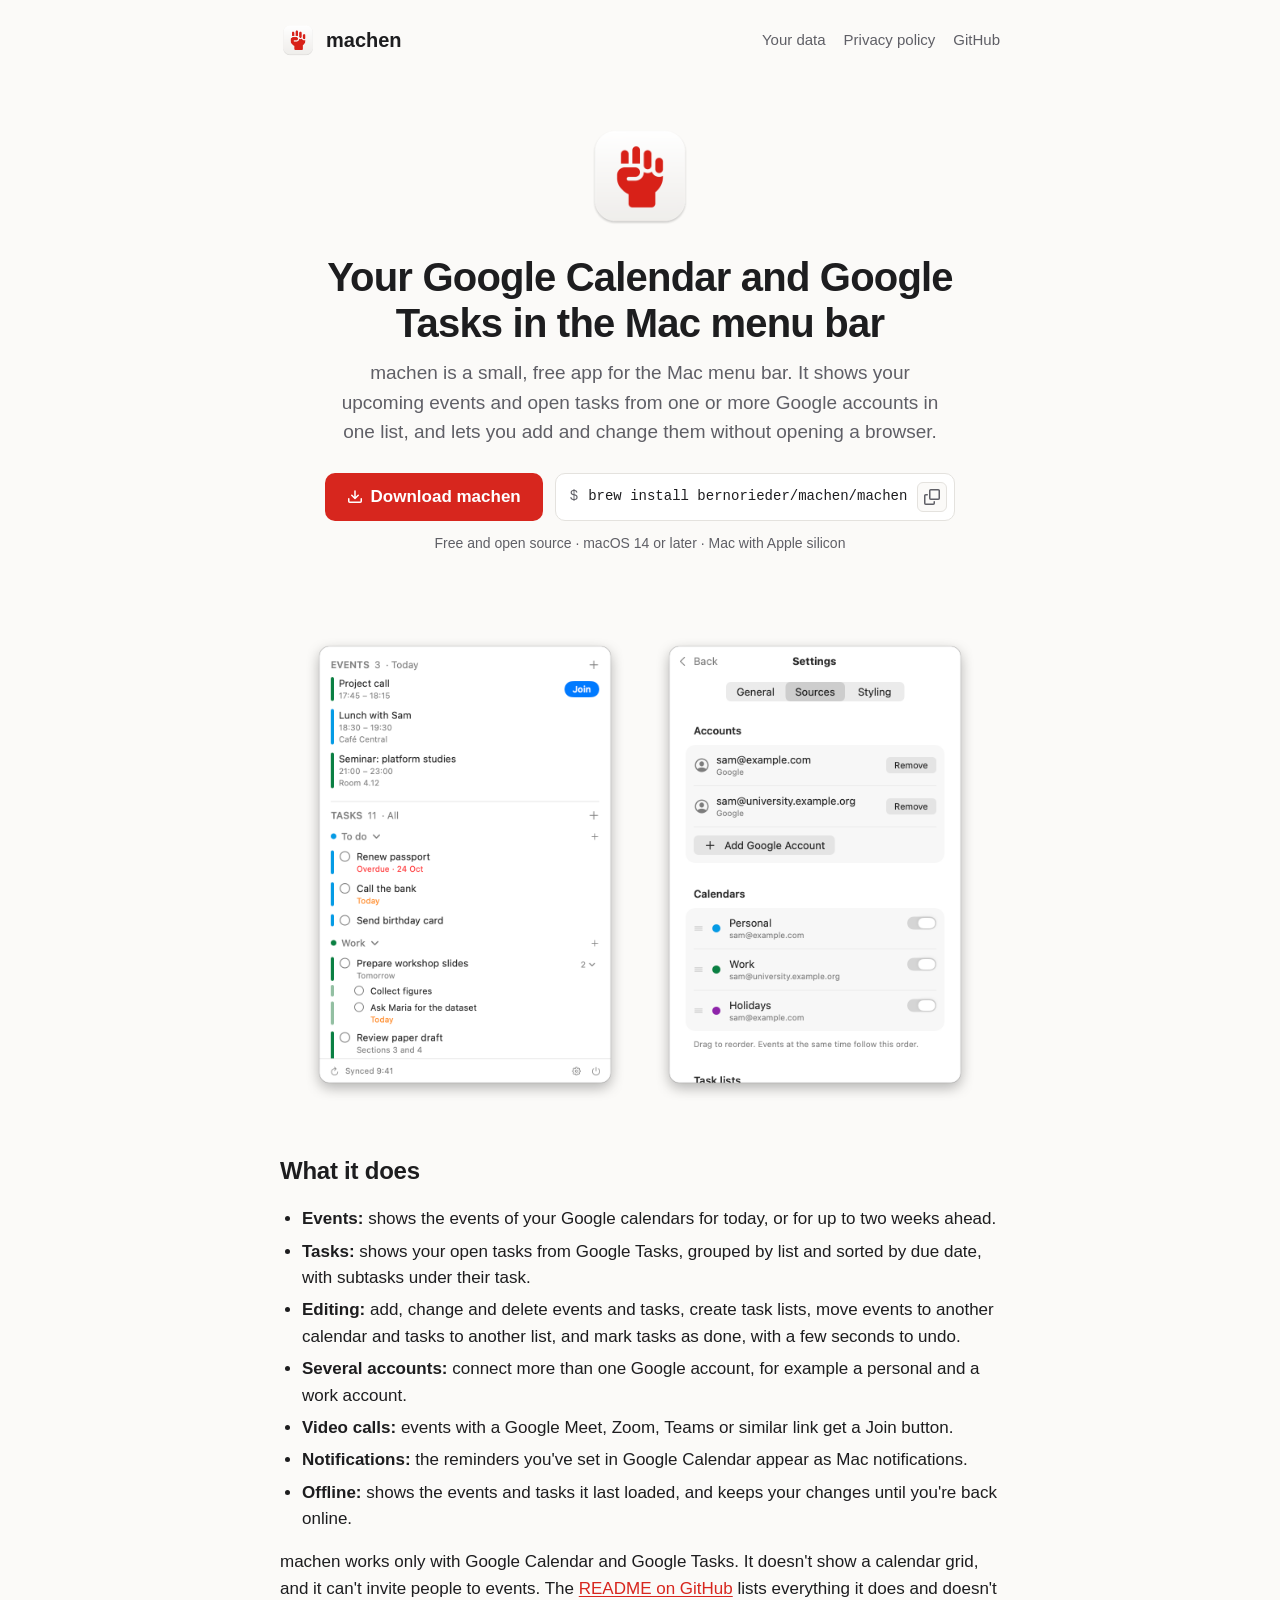
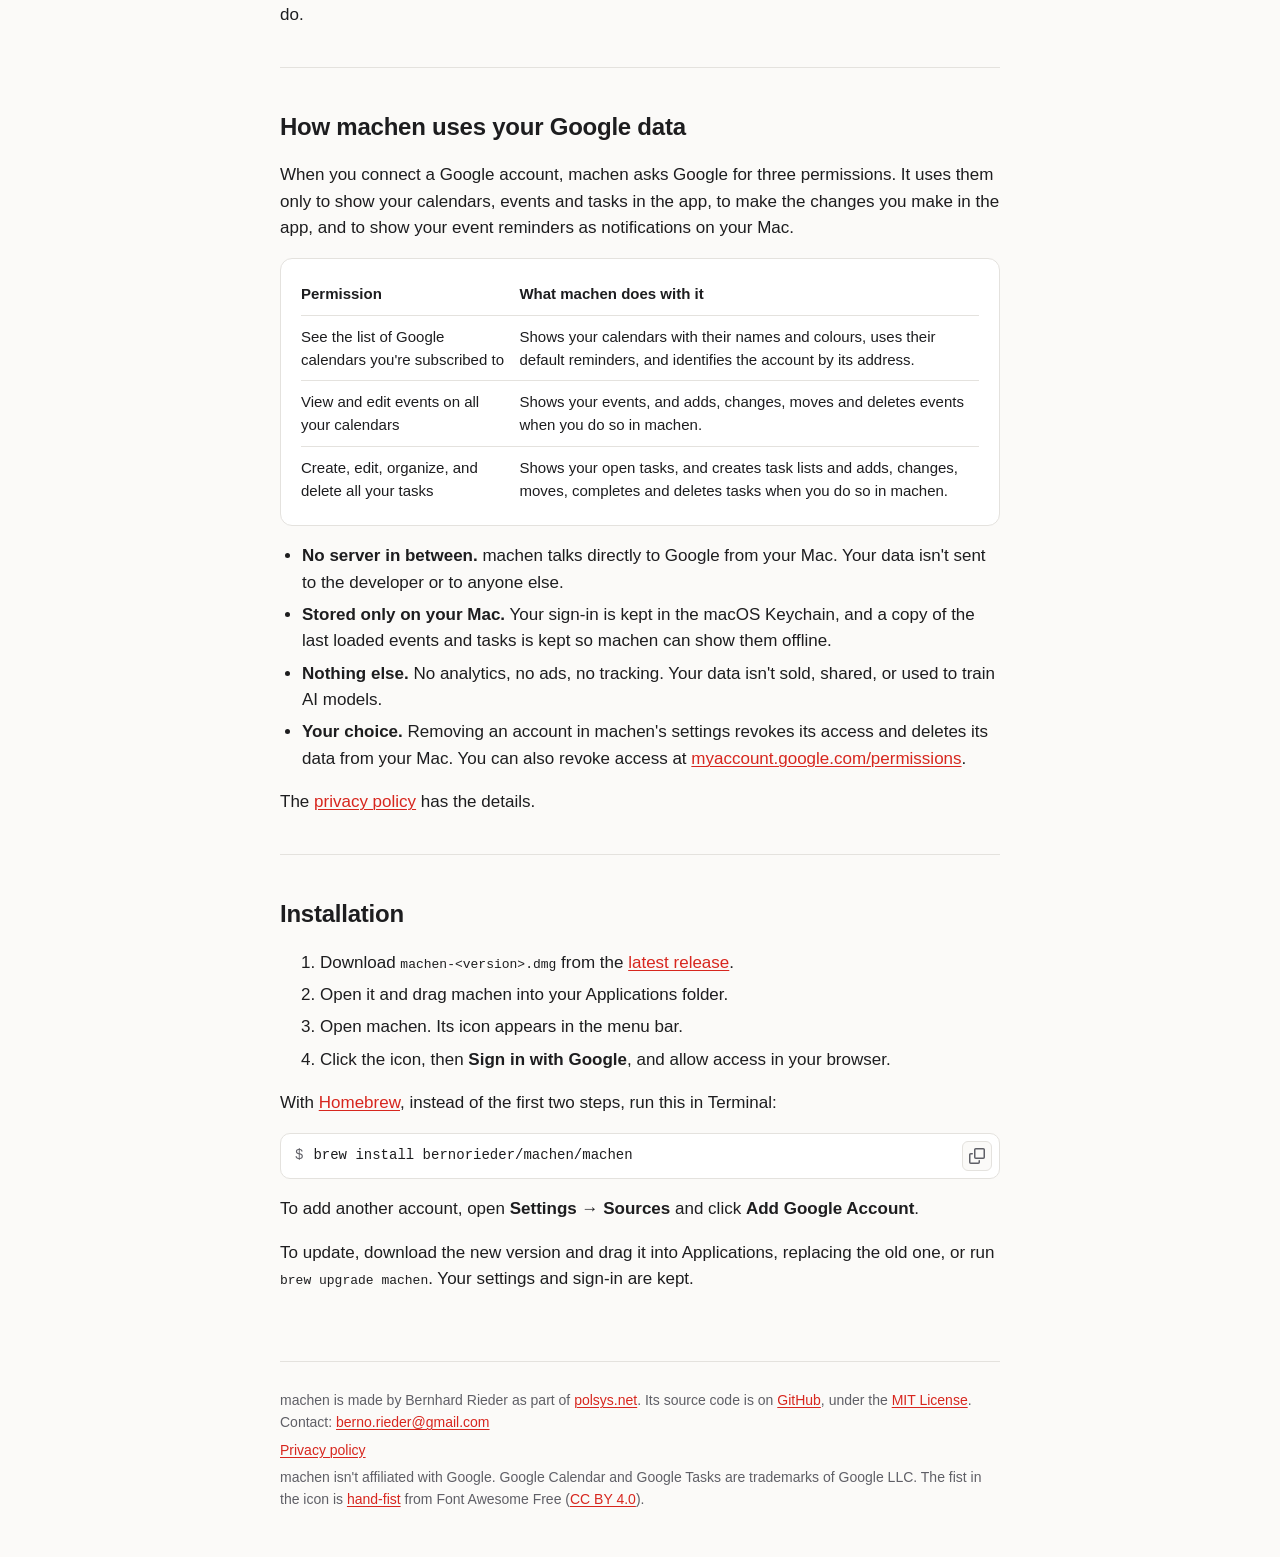
==== commit 754a9fbb: "Put the Homebrew command next to the download button" ====
--- a/docs/index.html
+++ b/docs/index.html
@@ -24,8 +24,10 @@
         <img class="icon" src="icon.png" alt="machen app icon: a red raised fist on a white tile">
         <h1>Your Google Calendar and Google Tasks in the Mac menu bar</h1>
         <p class="lead">machen is a small, free app for the Mac menu bar. It shows your upcoming events and open tasks from one or more Google accounts in one list, and lets you add and change them without opening a browser.</p>
-        <a class="button" href="https://github.com/bernorieder/machen/releases/latest">Download machen</a>
-        <p class="brew">or with <a href="https://brew.sh">Homebrew</a>: <span class="command"><code>brew install bernorieder/machen/machen</code></span></p>
+        <div class="get">
+          <a class="button" href="https://github.com/bernorieder/machen/releases/latest"><svg viewBox="0 0 16 16" aria-hidden="true"><path d="M2.75 14A1.75 1.75 0 0 1 1 12.25v-2.5a.75.75 0 0 1 1.5 0v2.5c0 .138.112.25.25.25h10.5a.25.25 0 0 0 .25-.25v-2.5a.75.75 0 0 1 1.5 0v2.5A1.75 1.75 0 0 1 13.25 14Z"/><path d="M7.25 7.689V2a.75.75 0 0 1 1.5 0v5.689l1.97-1.969a.749.749 0 1 1 1.06 1.06l-3.25 3.25a.749.749 0 0 1-1.06 0L4.22 6.78a.749.749 0 1 1 1.06-1.06l1.97 1.969Z"/></svg>Download machen</a>
+          <span class="command" title="Install with Homebrew"><span class="prompt" aria-hidden="true">$</span><code>brew install bernorieder/machen/machen</code></span>
+        </div>
         <p class="small">Free and open source · macOS 14 or later · Mac with Apple silicon</p>
       </div>
 
@@ -85,7 +87,7 @@
           <li>Click the icon, then <strong>Sign in with Google</strong>, and allow access in your browser.</li>
         </ol>
         <p>With <a href="https://brew.sh">Homebrew</a>, instead of the first two steps, run this in Terminal:</p>
-        <div class="command block"><code>brew install bernorieder/machen/machen</code></div>
+        <div class="command block"><span class="prompt" aria-hidden="true">$</span><code>brew install bernorieder/machen/machen</code></div>
         <p>To add another account, open <strong>Settings → Sources</strong> and click <strong>Add Google Account</strong>.</p>
         <p>To update, download the new version and drag it into Applications, replacing the old one, or run <code>brew upgrade machen</code>. Your settings and sign-in are kept.</p>
       </section>
@@ -100,8 +102,30 @@
   <script>
     // Adds a copy button to each command, which shows a check mark for a moment once it has copied.
     // Without the script, a click on the command still selects all of it.
-    // The icons are copy-16 and check-16 from GitHub's Octicons, © GitHub Inc., MIT License:
-    // https://github.com/primer/octicons/blob/main/LICENSE
+    /* The icons here and in the Download button are copy-16, check-16 and download-16 from GitHub's
+       Octicons (https://github.com/primer/octicons), under this license:
+
+       MIT License
+
+       Copyright (c) 2026 GitHub Inc.
+
+       Permission is hereby granted, free of charge, to any person obtaining a copy
+       of this software and associated documentation files (the "Software"), to deal
+       in the Software without restriction, including without limitation the rights
+       to use, copy, modify, merge, publish, distribute, sublicense, and/or sell
+       copies of the Software, and to permit persons to whom the Software is
+       furnished to do so, subject to the following conditions:
+
+       The above copyright notice and this permission notice shall be included in all
+       copies or substantial portions of the Software.
+
+       THE SOFTWARE IS PROVIDED "AS IS", WITHOUT WARRANTY OF ANY KIND, EXPRESS OR
+       IMPLIED, INCLUDING BUT NOT LIMITED TO THE WARRANTIES OF MERCHANTABILITY,
+       FITNESS FOR A PARTICULAR PURPOSE AND NONINFRINGEMENT. IN NO EVENT SHALL THE
+       AUTHORS OR COPYRIGHT HOLDERS BE LIABLE FOR ANY CLAIM, DAMAGES OR OTHER
+       LIABILITY, WHETHER IN AN ACTION OF CONTRACT, TORT OR OTHERWISE, ARISING FROM,
+       OUT OF OR IN CONNECTION WITH THE SOFTWARE OR THE USE OR OTHER DEALINGS IN THE
+       SOFTWARE. */
     const icons = '<svg class="clipboard" viewBox="0 0 16 16"><path d="M0 6.75C0 5.784.784 5 1.75 5h1.5a.75.75 0 0 1 0 1.5h-1.5a.25.25 0 0 0-.25.25v7.5c0 .138.112.25.25.25h7.5a.25.25 0 0 0 .25-.25v-1.5a.75.75 0 0 1 1.5 0v1.5A1.75 1.75 0 0 1 9.25 16h-7.5A1.75 1.75 0 0 1 0 14.25Z"/><path d="M5 1.75C5 .784 5.784 0 6.75 0h7.5C15.216 0 16 .784 16 1.75v7.5A1.75 1.75 0 0 1 14.25 11h-7.5A1.75 1.75 0 0 1 5 9.25Zm1.75-.25a.25.25 0 0 0-.25.25v7.5c0 .138.112.25.25.25h7.5a.25.25 0 0 0 .25-.25v-7.5a.25.25 0 0 0-.25-.25Z"/></svg>'
       + '<svg class="check" viewBox="0 0 16 16"><path d="M13.78 4.22a.75.75 0 0 1 0 1.06l-7.25 7.25a.75.75 0 0 1-1.06 0L2.22 9.28a.751.751 0 0 1 .018-1.042.751.751 0 0 1 1.042-.018L6 10.94l6.72-6.72a.75.75 0 0 1 1.06 0Z"/></svg>';
     for (const command of document.querySelectorAll('.command')) {
--- a/docs/site.css
+++ b/docs/site.css
@@ -69,7 +69,10 @@
 .hero p.lead { font-size: 19px; color: var(--muted); max-width: 600px; margin: 0 auto 26px; }
 
 .button {
-  display: inline-block;
+  display: inline-flex;
+  align-items: center;
+  justify-content: center;
+  gap: 8px;
   background: var(--accent);
   color: var(--accent-text);
   font-weight: 600;
@@ -77,29 +80,38 @@
   border-radius: 10px;
   text-decoration: none;
 }
+.button svg { width: 16px; height: 16px; fill: currentColor; }
 
 .small { font-size: 14px; color: var(--muted); }
 .hero .small { margin-top: 12px; }
 
-.hero .brew { font-size: 15px; color: var(--muted); margin: 16px 0 0; }
+/* The download button and the Homebrew command side by side, at the same height; on a narrow
+   screen the command goes under the button. */
+.get {
+  display: flex;
+  flex-wrap: wrap;
+  justify-content: center;
+  gap: 12px;
+}
 
-/* A command to copy, such as Homebrew's: one click selects all of it, and the script in
-   index.html adds a copy button. Inline under the download button, a full-width box (.block)
-   in the installation steps. */
+/* A command to copy, such as Homebrew's, after a $ prompt: one click selects all of it, and the
+   script in index.html adds a copy button. Next to the download button, and a full-width box
+   (.block) in the installation steps. */
 .command {
   display: inline-flex;
   align-items: center;
-  gap: 6px;
+  gap: 10px;
   max-width: 100%;
   background: var(--panel);
   border: 1px solid var(--line);
-  border-radius: 8px;
-  padding: 3px 10px;
-  vertical-align: middle;
+  border-radius: 10px;
+  padding: 7px 14px;
   text-align: left;
 }
-.command:has(.copy) { padding-right: 3px; }
+.command:has(.copy) { padding-right: 7px; }
+.command .prompt { font: 14px/1.4 ui-monospace, Menlo, monospace; color: var(--muted); user-select: none; -webkit-user-select: none; }
 .command code {
+  flex: 1;
   font-size: 14px;
   min-width: 0;
   color: var(--text);
@@ -108,26 +120,23 @@
 }
 .command.block {
   display: flex;
-  justify-content: space-between;
-  padding: 8px 14px;
   margin: 12px 0 16px;
 }
-.command.block:has(.copy) { padding: 5px 6px 5px 14px; }
 
 .copy {
   flex: none;
   display: grid;
   place-items: center;
-  width: 28px;
-  height: 28px;
+  width: 30px;
+  height: 30px;
   padding: 0;
-  border: 0;
+  border: 1px solid var(--line);
   border-radius: 6px;
-  background: transparent;
+  background: var(--bg);
   color: var(--muted);
   cursor: pointer;
 }
-.copy:hover { background: var(--line); color: var(--text); }
+.copy:hover { color: var(--text); border-color: var(--muted); }
 .copy:focus-visible { outline: 2px solid var(--accent); outline-offset: 1px; }
 .copy svg { width: 16px; height: 16px; fill: currentColor; }
 .copy .check, .copy.copied .clipboard { display: none; }
@@ -177,8 +186,8 @@
   body { font-size: 16px; }
   .hero h1 { font-size: 30px; }
   .hero p.lead { font-size: 17px; }
-  .hero .command { margin-top: 4px; }
-  .command code { font-size: 12px; }
+  .command, .command:has(.copy) { gap: 6px; padding: 6px 6px 6px 10px; }
+  .command .prompt, .command code { font-size: 11.5px; }
   .shots { flex-direction: column; align-items: center; }
   nav { gap: 12px; }
   table, thead, tbody, tr, th, td { display: block; }
